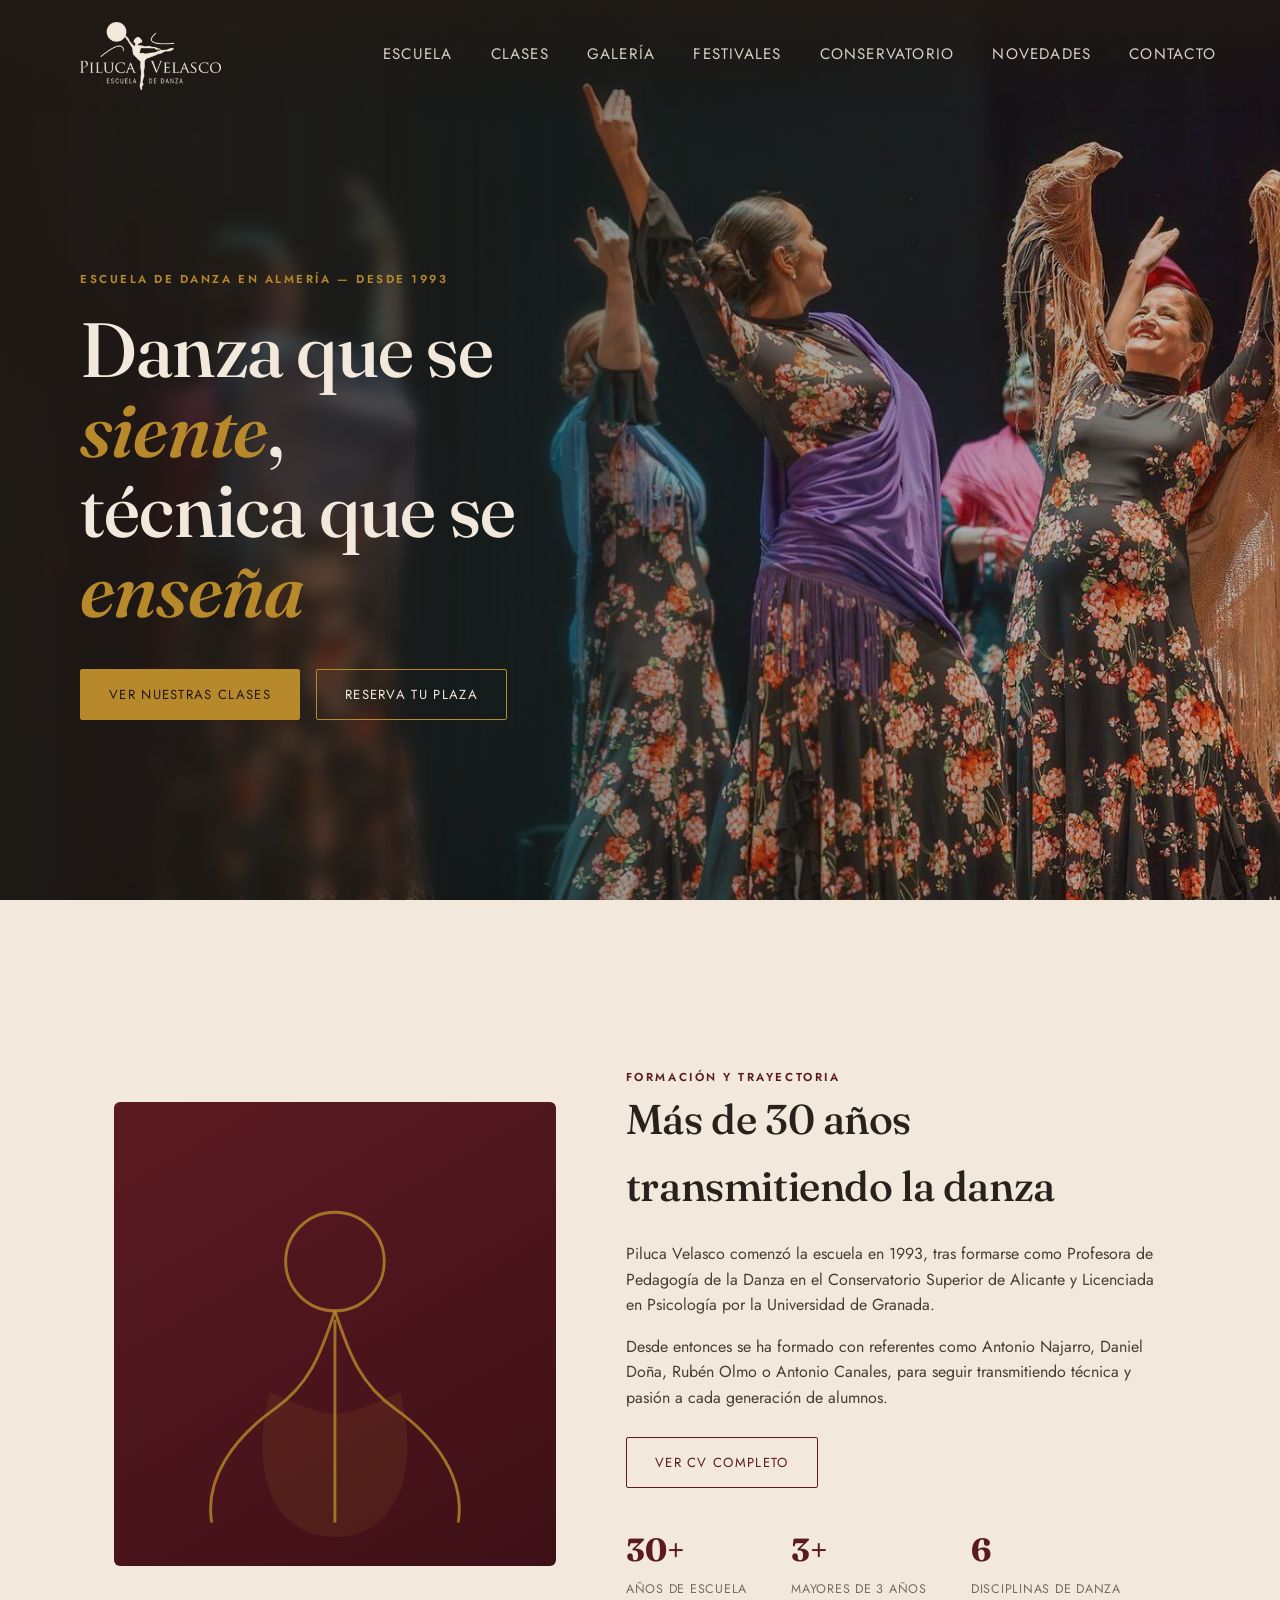
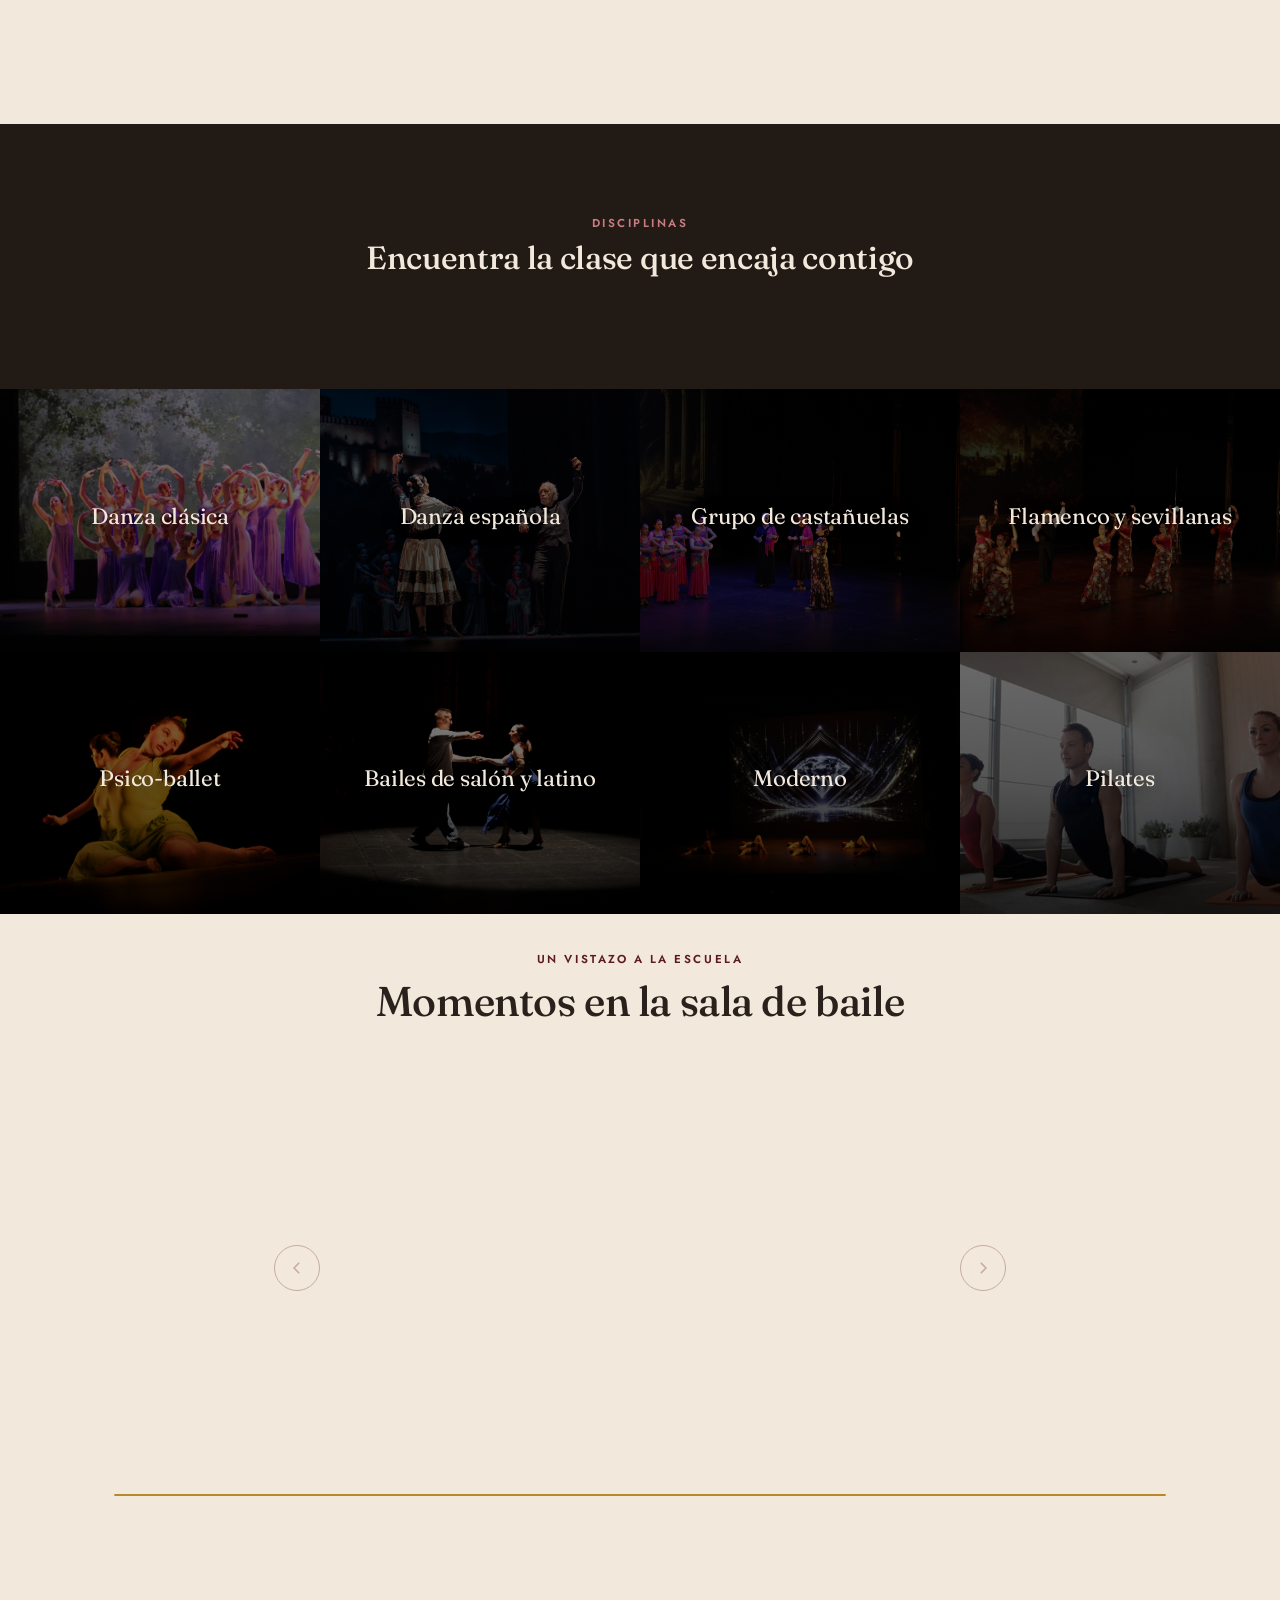
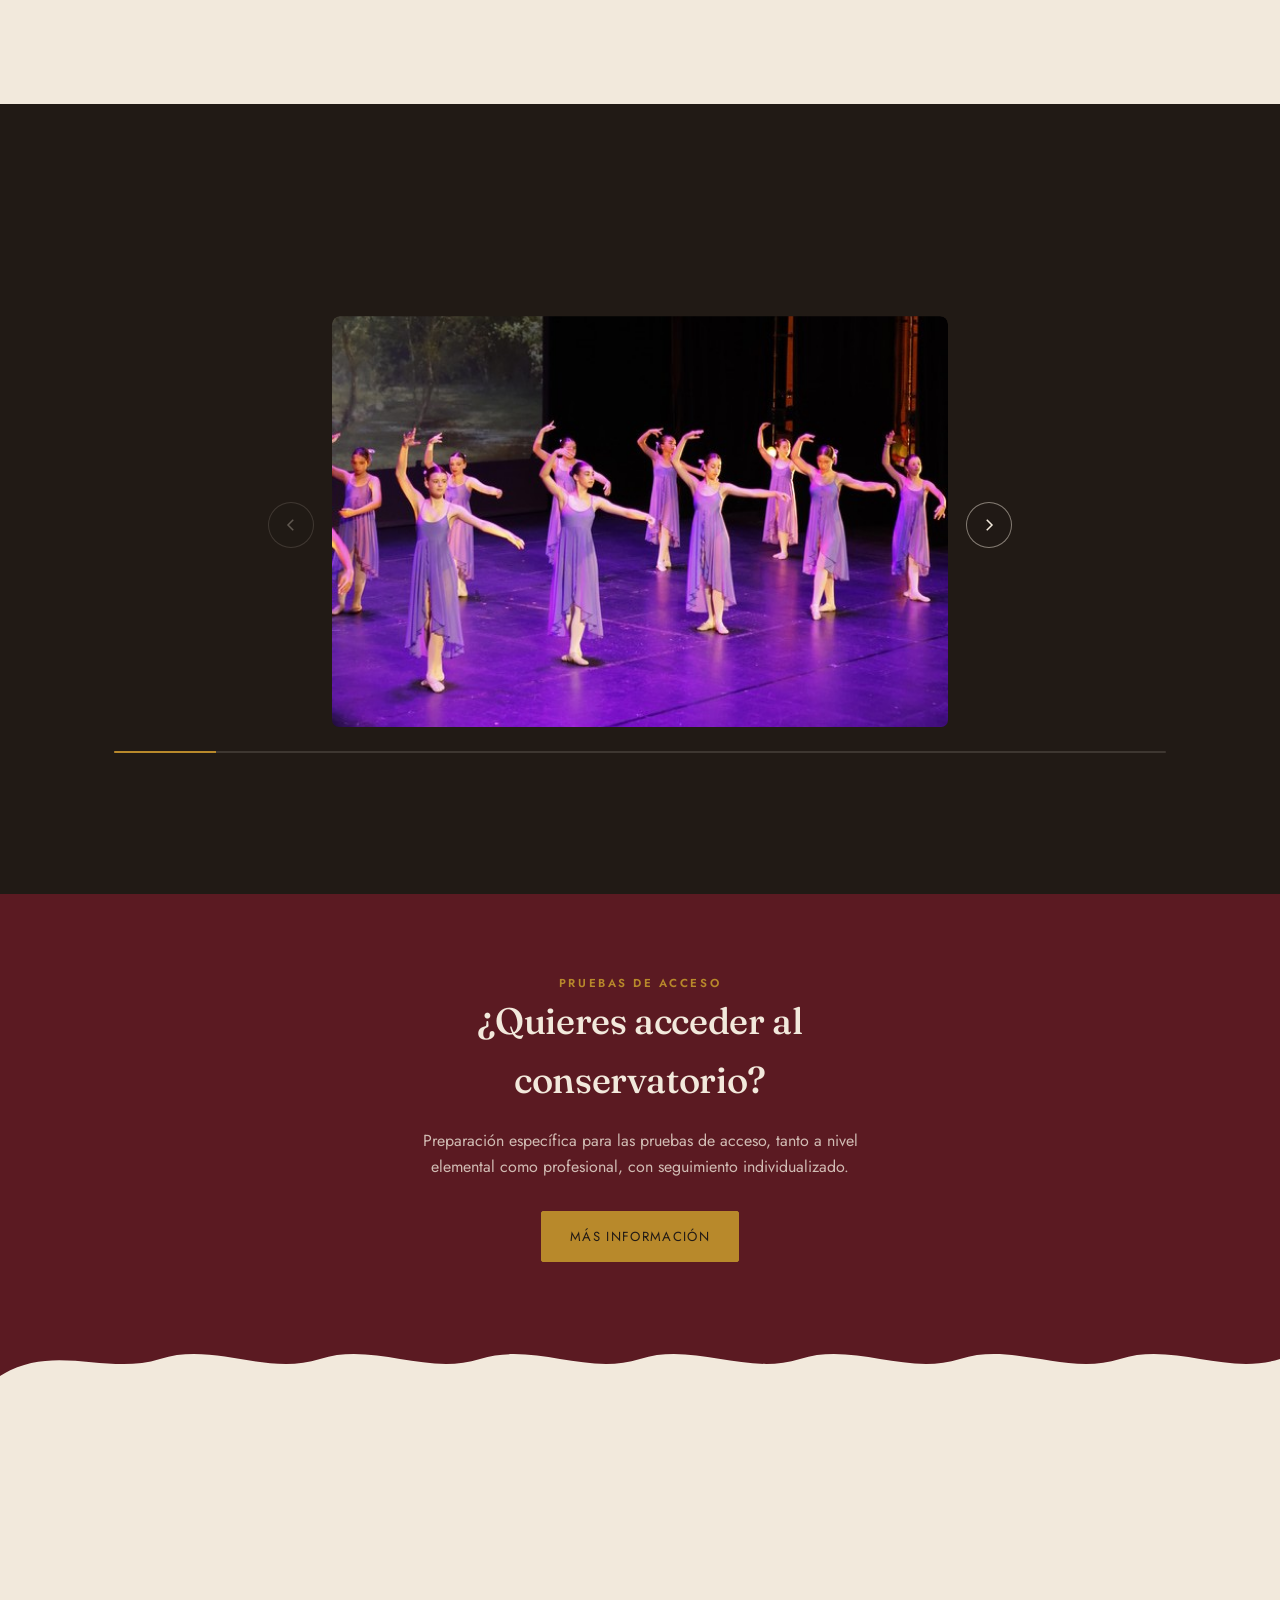
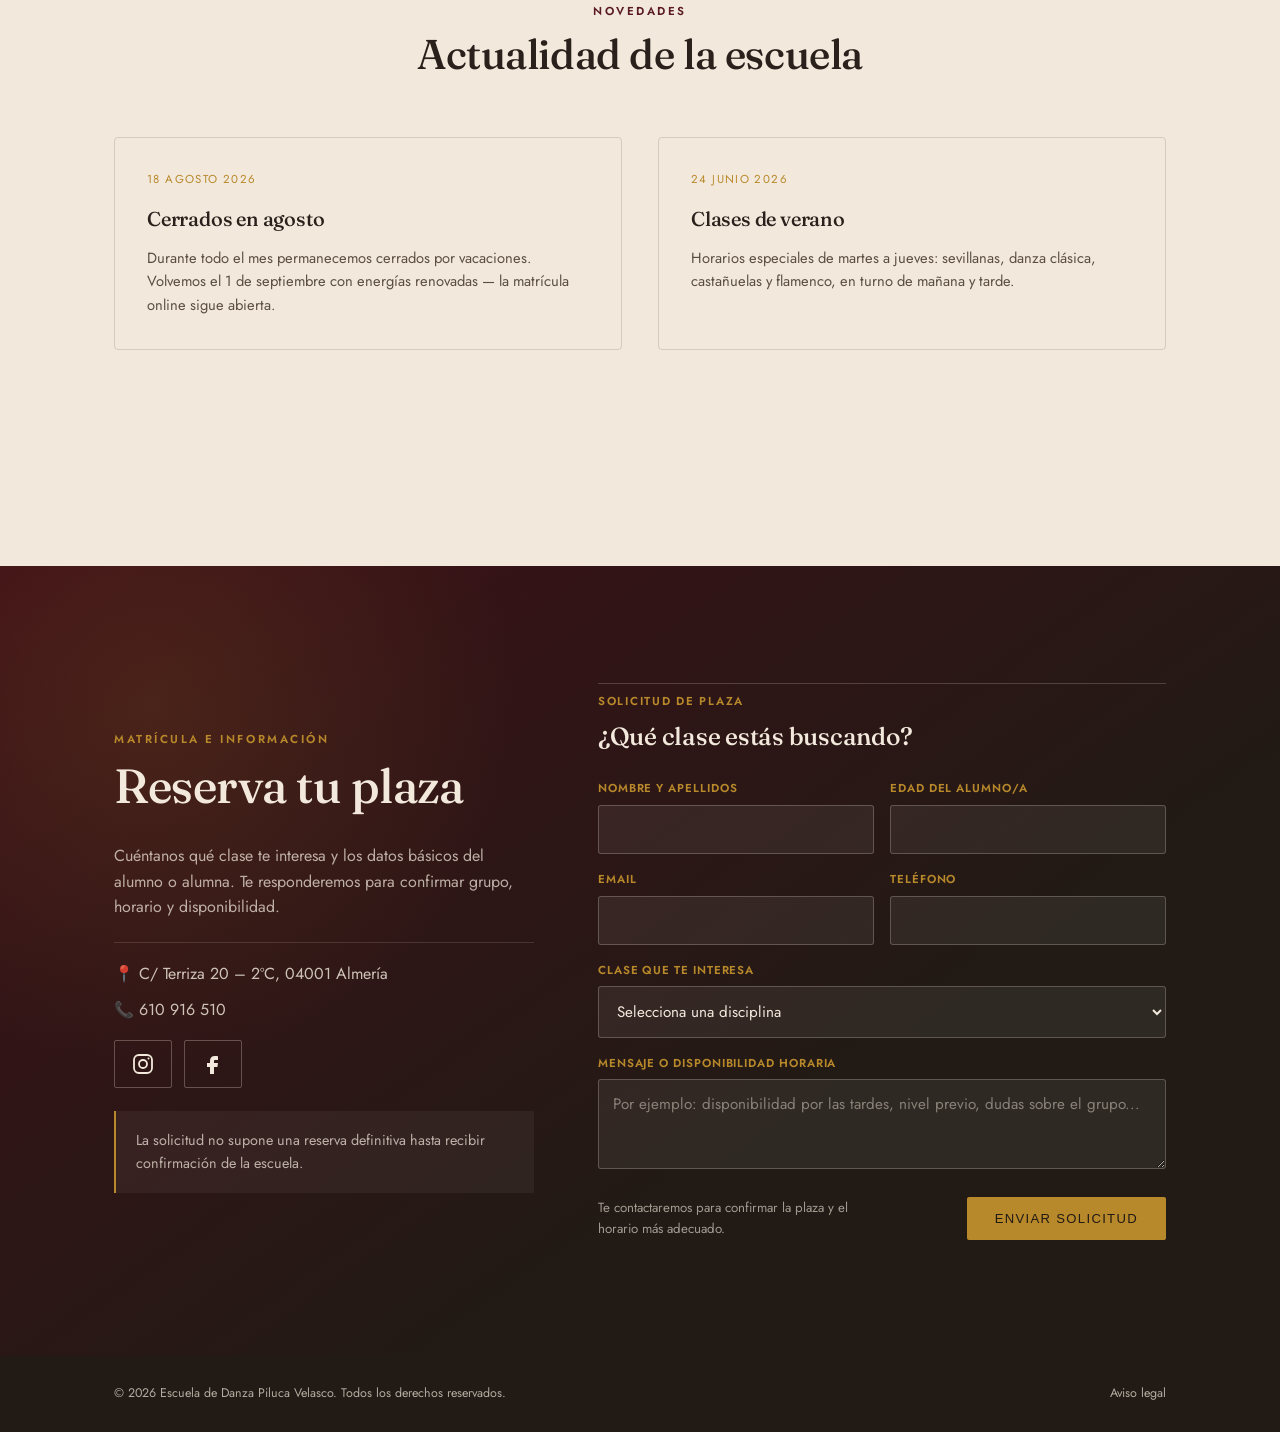
==== index.html @ fdca9b8c "Mover web a la raiz" ====
<!DOCTYPE html>
<html lang="es">
<head>
<meta charset="UTF-8">
<meta name="viewport" content="width=device-width, initial-scale=1.0">

<!-- Title y meta description optimizados para búsqueda local -->
<title>Escuela De Danza Piluca Velasco</title>
<meta name="description" content="Escuela de danza en Almería centro con más de 30 años de experiencia. Clases de danza clásica, danza española, flamenco, sevillanas y psico-ballet para niños y adultos. Preparación para conservatorio. Matrícula abierta.">
<link rel="canonical" href="https://pilucavelasco.com/">
<meta name="robots" content="index, follow, max-image-preview:large">

<!-- Open Graph / redes sociales -->
<meta property="og:type" content="website">
<meta property="og:title" content="Escuela de Danza en Almería — Piluca Velasco">
<meta property="og:description" content="Clases de danza clásica, española, flamenco y psico-ballet en Almería para todas las edades. Más de 30 años formando bailarines.">
<meta property="og:url" content="https://pilucavelasco.com/">
<meta property="og:image" content="https://pilucavelasco.com/wp-content/uploads/og-escuela-danza-almeria.jpg">
<meta property="og:locale" content="es_ES">
<meta name="twitter:card" content="summary_large_image">

<!-- SEO local -->
<meta name="geo.region" content="ES-AL">
<meta name="geo.placename" content="Almería">

<link rel="preconnect" href="https://fonts.googleapis.com">
<link rel="preconnect" href="https://fonts.gstatic.com" crossorigin>
<link href="https://fonts.googleapis.com/css2?family=Fraunces:ital,opsz,wght@0,9..144,300;0,9..144,500;0,9..144,600;1,9..144,500;1,9..144,600&family=Jost:wght@300;400;500;600&display=swap" rel="stylesheet">

<!-- Datos estructurados: negocio local tipo escuela de danza -->
<script type="application/ld+json">
{
  "@context": "https://schema.org",
  "@type": "DanceSchool",
  "name": "Escuela de Danza Piluca Velasco",
  "image": "https://pilucavelasco.com/wp-content/uploads/og-escuela-danza-almeria.jpg",
  "url": "https://pilucavelasco.com/",
  "telephone": "+34610916510",
  "priceRange": "€€",
  "address": {
    "@type": "PostalAddress",
    "streetAddress": "C/ Terriza 20, 2ºC",
    "addressLocality": "Almería",
    "postalCode": "04001",
    "addressRegion": "Almería",
    "addressCountry": "ES"
  },
  "geo": {
    "@type": "GeoCoordinates",
    "latitude": 36.8381,
    "longitude": -2.4597
  },
  "sameAs": [
    "https://www.instagram.com/danzapilucavelasco/",
    "https://es-la.facebook.com/Escuela-de-Danza-Piluca-Velasco-1104480159685175/"
  ],
  "founder": {
    "@type": "Person",
    "name": "Piluca Velasco"
  },
  "foundingDate": "1993",
  "areaServed": "Almería",
  "hasOfferCatalog": {
    "@type": "OfferCatalog",
    "name": "Clases de danza",
    "itemListElement": [
      { "@type": "Offer", "itemOffered": { "@type": "Course", "name": "Danza clásica" } },
      { "@type": "Offer", "itemOffered": { "@type": "Course", "name": "Danza española" } },
      { "@type": "Offer", "itemOffered": { "@type": "Course", "name": "Grupo de castañuelas" } },
      { "@type": "Offer", "itemOffered": { "@type": "Course", "name": "Flamenco y sevillanas" } },
      { "@type": "Offer", "itemOffered": { "@type": "Course", "name": "Psico-ballet" } },
      { "@type": "Offer", "itemOffered": { "@type": "Course", "name": "Bailes de salón y latino" } },
      { "@type": "Offer", "itemOffered": { "@type": "Course", "name": "Pilates" } }
    ]
  }
}
</script>
<link rel="stylesheet" href="css/styles.css">
</head>
<body class="splash-active">

<div class="intro-splash" id="introSplash" aria-hidden="true">
  <div class="intro-splash-reveal"></div>
  <div class="intro-splash-logo"></div>
</div>

<header id="site-header">
  <a class="brand" href="#inicio" aria-label="Ir al inicio">
    <img src="img/logo-ivory.png" alt="Escuela de Danza Piluca Velasco">
  </a>
  <nav id="siteNav">
    <a href="#escuela">Escuela</a>
    <a href="#clases">Clases</a>
    <a href="#galeria">Galería</a>
    <a href="#festivales">Festivales</a>
    <a href="#conservatorio">Conservatorio</a>
    <a href="#actualidad">Novedades</a>
    <a href="#contacto">Contacto</a>
  </nav>
  <button class="nav-toggle" id="navToggle" aria-label="Abrir menú" aria-expanded="false" aria-controls="siteNav">
    <span></span><span></span><span></span>
  </button>
</header>

<!-- HERO -->
<section class="hero" id="inicio">
  <div class="wrap">
    <div class="hero-eyebrow eyebrow">Escuela de danza en Almería — desde 1993</div>
    <h1 class="reveal in">Danza que <br class="mobile-break">se <em>siente</em>,<br>técnica que <br class="mobile-break">se <em>enseña</em></h1>
    <div class="hero-ctas">
      <a href="#clases" class="btn btn-solid">Ver nuestras clases</a>
      <a href="#contacto" class="btn btn-ghost">Reserva tu plaza</a>
    </div>
  </div>
</section>
<div class="ruffle ruffle-ivory-on-wine">
  <svg viewBox="0 0 1200 34" preserveAspectRatio="none" xmlns="http://www.w3.org/2000/svg">
    <path d="M0,0 C50,34 100,0 150,17 C200,34 250,0 300,17 C350,34 400,0 450,17 C500,34 550,0 600,17 C650,34 700,0 750,17 C800,34 850,0 900,17 C950,34 1000,0 1050,17 C1100,34 1150,0 1200,17 L1200,34 L0,34 Z"/>
  </svg>
</div>

<!-- ESCUELA -->
<section class="escuela" id="escuela">
  <div class="wrap escuela-grid">
    <div class="escuela-media reveal">
      <div class="medallion">
        <svg viewBox="0 0 300 320" xmlns="http://www.w3.org/2000/svg">
          <circle cx="150" cy="110" r="34" fill="none" stroke="#B8892B" stroke-width="2" opacity="0.8"/>
          <path d="M150 144 C140 175 132 195 108 212 C80 232 60 260 65 290" fill="none" stroke="#B8892B" stroke-width="2" opacity="0.8"/>
          <path d="M150 144 C160 175 168 195 192 212 C220 232 240 260 235 290" fill="none" stroke="#B8892B" stroke-width="2" opacity="0.8"/>
          <path d="M150 150 C150 190 150 230 150 290" fill="none" stroke="#B8892B" stroke-width="2" opacity="0.8"/>
          <path d="M105 200 C150 220 150 220 195 200 C210 260 190 300 150 300 C110 300 90 260 105 200 Z" fill="#B8892B" opacity="0.1"/>
        </svg>
      </div>
    </div>
    <div class="escuela-heading reveal">
      <div class="eyebrow" style="color:var(--wine)">Formación y trayectoria</div>
      <h2>Más de 30 años transmitiendo la danza</h2>
    </div>
    <div class="escuela-copy reveal">
      <p>Piluca Velasco comenzó la escuela en 1993, tras formarse como Profesora de Pedagogía de la Danza en el Conservatorio Superior de Alicante y Licenciada en Psicología por la Universidad de Granada.</p>
      <p>Desde entonces se ha formado con referentes como Antonio Najarro, Daniel Doña, Rubén Olmo o Antonio Canales, para seguir transmitiendo técnica y pasión a cada generación de alumnos.</p>
      <a href="cv.html" class="btn btn-ghost" style="border-color:var(--wine); color:var(--wine); margin-top:10px; background:transparent;">Ver CV completo</a>
      <div class="stat-row">
        <div class="stat"><b>30+</b><span>años de escuela</span></div>
        <div class="stat"><b>3+</b><span>mayores de 3 años</span></div>
        <div class="stat"><b>6</b><span>disciplinas de danza</span></div>
      </div>
    </div>
  </div>
</section>


<!-- CLASES -->
<section class="clases" id="clases">
  <div class="wrap">
    <div class="eyebrow reveal">Disciplinas</div>
    <h2 class="reveal"><span class="clases-title-desktop">Encuentra la clase que encaja contigo</span><span class="clases-title-mobile">Clases</span></h2>

    <div class="clases-grid">
      <article class="clase-card reveal" style="background-image:url('img/Clases/danza-clasica.jpeg')">
        <div class="clase-card-inner">
          <span class="clase-kicker">Técnica y repertorio</span>
          <h3>Danza clásica</h3>
          <p class="clase-desc">Ballet, musicalidad y técnica desde iniciación hasta niveles avanzados.</p>
          <div class="clase-hover">
            <div class="clase-actions"><a href="#contacto">Inscripciones y horarios</a></div>
          </div>
        </div>
      </article>

      <article class="clase-card reveal" style="background-image:url('img/Clases/danza-espanola.jpg'); --card-position:center 58%;">
        <div class="clase-card-inner">
          <span class="clase-kicker">Tradición española</span>
          <h3>Danza española</h3>
          <p class="clase-desc">Escuela bolera, danza estilizada y folklore.</p>
          <div class="clase-hover">
            <div class="clase-actions"><a href="#contacto">Inscripciones y horarios</a></div>
          </div>
        </div>
      </article>

      <article class="clase-card reveal" style="background-image:url('img/Clases/castanuelas.jpg'); --card-position:center 76%;">
        <div class="clase-card-inner">
          <span class="clase-kicker">Ritmo y precisión</span>
          <h3>Grupo de castañuelas</h3>
          <p class="clase-desc">Técnica, ritmo y repertorio como complemento a la danza española.</p>
          <div class="clase-hover">
            <div class="clase-actions"><a href="#contacto">Inscripciones y horarios</a></div>
          </div>
        </div>
      </article>

      <article class="clase-card reveal" style="background-image:url('img/Clases/flamenco-sevillanas.jpg'); --card-position:center 70%;">
        <div class="clase-card-inner">
          <span class="clase-kicker">Compás y carácter</span>
          <h3>Flamenco y sevillanas</h3>
          <p class="clase-desc">Compás, braceo, taconeo y disfrute desde iniciación.</p>
          <div class="clase-hover">
            <div class="clase-actions"><a href="#contacto">Inscripciones y horarios</a></div>
          </div>
        </div>
      </article>

      <article class="clase-card reveal" style="background-image:url('img/Clases/psico-ballet.jpg'); --card-position:center 75%;">
        <div class="clase-card-inner">
          <span class="clase-kicker">Danza inclusiva</span>
          <h3>Psico-ballet</h3>
          <p class="clase-desc">Danza adaptada para alumnado con necesidades educativas especiales.</p>
          <div class="clase-hover">
            <div class="clase-actions"><a href="#contacto">Inscripciones y horarios</a></div>
          </div>
        </div>
      </article>

      <article class="clase-card reveal" style="background-image:url('img/Clases/bailes-salon.jpg'); --card-position:center 76%;">
        <div class="clase-card-inner">
          <span class="clase-kicker">En pareja</span>
          <h3>Bailes de salón y latino</h3>
          <p class="clase-desc">Ritmo, coordinación y disfrute para aprender a bailar en cualquier ocasión.</p>
          <div class="clase-hover">
            <div class="clase-actions"><a href="#contacto">Inscripciones y horarios</a></div>
          </div>
        </div>
      </article>

      <article class="clase-card reveal" style="background-image:url('img/Clases/moderno.jpg'); --card-position:center 72%;">
        <div class="clase-card-inner">
          <span class="clase-kicker">Expresión y movimiento</span>
          <h3>Moderno</h3>
          <p class="clase-desc">Coreografía, coordinación y expresión corporal a través de estilos actuales.</p>
          <div class="clase-hover">
            <div class="clase-actions"><a href="#contacto">Inscripciones y horarios</a></div>
          </div>
        </div>
      </article>

      <article class="clase-card reveal" style="background-image:url('img/Clases/pilates.jpg')">
        <div class="clase-card-inner">
          <span class="clase-kicker">Fuerza y control</span>
          <h3>Pilates</h3>
          <p class="clase-desc">Trabajo de fuerza, control postural y respiración.</p>
          <div class="clase-hover">
            <div class="clase-actions"><a href="#contacto">Inscripciones y horarios</a></div>
          </div>
        </div>
      </article>
    </div>
  </div>
</section>

<!-- GALERÍA -->
<section class="galeria" id="galeria">
  <div class="wrap">
    <div class="galeria-head">
      <div>
        <div class="eyebrow reveal" style="color:var(--wine)">Un vistazo a la escuela</div>
        <h2 class="reveal">Momentos en la sala de baile</h2>
      </div>
    </div>
  </div>

  <div class="track-wrap">
    <div class="galeria-nav">
      <button type="button" id="galPrev" aria-label="Foto anterior">
        <svg width="18" height="18" viewBox="0 0 24 24" fill="none" stroke="currentColor" stroke-width="2"><path d="M15 5 L8 12 L15 19"/></svg>
      </button>
      <button type="button" id="galNext" aria-label="Foto siguiente">
        <svg width="18" height="18" viewBox="0 0 24 24" fill="none" stroke="currentColor" stroke-width="2"><path d="M9 5 L16 12 L9 19"/></svg>
      </button>
    </div>
    <div class="track" id="galTrack">
      <div class="slide reveal">
        <span>Próximamente</span>
      </div>
    </div>
  </div>

  <div class="wrap">
    <div class="progress-track"><div class="progress-bar" id="galProgress"></div></div>
  </div>
</section>

<!-- FESTIVALES -->
<section class="festivales" id="festivales">
  <div class="wrap">
    <div class="festival-head">
      <div>
        <div class="eyebrow reveal">Sobre el escenario</div>
        <h2 class="reveal">Festivales de danza de la escuela</h2>
        <p class="lead reveal">Cada curso llevamos a nuestras alumnas y alumnos a festivales y galas de danza, donde muestran en directo el trabajo de todo el año.</p>
      </div>
    </div>
    <div class="festival-track-wrap">
      <div class="festival-nav" aria-label="Navegación de festivales">
        <button type="button" id="festPrev" aria-label="Foto anterior">
          <svg width="18" height="18" viewBox="0 0 24 24" fill="none" stroke="currentColor" stroke-width="2"><path d="M15 5 L8 12 L15 19"/></svg>
        </button>
        <button type="button" id="festNext" aria-label="Foto siguiente">
          <svg width="18" height="18" viewBox="0 0 24 24" fill="none" stroke="currentColor" stroke-width="2"><path d="M9 5 L16 12 L9 19"/></svg>
        </button>
      </div>
      <div class="festival-track" id="festTrack">
      <figure class="festival-slide reveal zoomable" data-image="img/Festivales/_X1A4464.jpg" tabindex="0" role="button" aria-label="Ampliar foto del festival de danza">
        <img src="img/Festivales/_X1A4464.jpg" alt="Actuación de la escuela en el festival de danza">
      </figure>
      <figure class="festival-slide reveal zoomable" data-image="img/Festivales/_X1A4482.jpg" tabindex="0" role="button" aria-label="Ampliar foto del festival de danza">
        <img src="img/Festivales/_X1A4482.jpg" alt="Alumnado de la escuela actuando en el festival de danza">
      </figure>
      <figure class="festival-slide reveal zoomable" data-image="img/Festivales/_X1A4511.jpg" tabindex="0" role="button" aria-label="Ampliar foto del festival de danza">
        <img src="img/Festivales/_X1A4511.jpg" alt="Coreografía de la escuela sobre el escenario">
      </figure>
      <figure class="festival-slide reveal zoomable" data-image="img/Festivales/_X1A4724.jpg" tabindex="0" role="button" aria-label="Ampliar foto del festival de danza">
        <img src="img/Festivales/_X1A4724.jpg" alt="Actuación de danza de la escuela en el festival">
      </figure>
      <figure class="festival-slide reveal zoomable" data-image="img/Festivales/_X1A4974.jpg" tabindex="0" role="button" aria-label="Ampliar foto del festival de danza">
        <img src="img/Festivales/_X1A4974.jpg" alt="Momento de una actuación de la escuela">
      </figure>
      <figure class="festival-slide reveal zoomable" data-image="img/Festivales/_X1A5118.jpg" tabindex="0" role="button" aria-label="Ampliar foto del festival de danza">
        <img src="img/Festivales/_X1A5118.jpg" alt="Alumnado bailando sobre el escenario del festival">
      </figure>
      <figure class="festival-slide reveal zoomable" data-image="img/Festivales/_X1A5144.jpg" tabindex="0" role="button" aria-label="Ampliar foto del festival de danza">
        <img src="img/Festivales/_X1A5144.jpg" alt="Coreografía presentada en el festival de la escuela">
      </figure>
      <figure class="festival-slide reveal zoomable" data-image="img/Festivales/_X1A5224.jpg" tabindex="0" role="button" aria-label="Ampliar foto del festival de danza">
        <img src="img/Festivales/_X1A5224.jpg" alt="Actuación del festival anual de danza">
      </figure>
      <figure class="festival-slide reveal zoomable" data-image="img/Festivales/_X1A5344.jpg" tabindex="0" role="button" aria-label="Ampliar foto del festival de danza">
        <img src="img/Festivales/_X1A5344.jpg" alt="Baile del alumnado durante el festival">
      </figure>
      <figure class="festival-slide reveal zoomable" data-image="img/Festivales/_X1A5353.jpg" tabindex="0" role="button" aria-label="Ampliar foto del festival de danza">
        <img src="img/Festivales/_X1A5353.jpg" alt="Final de una actuación del festival de danza">
      </figure>
      </div>
    </div>
    <div class="festival-progress"><div class="festival-progress-bar" id="festProgress"></div></div>
  </div>
</section>

<!-- CONSERVATORIO -->
<section class="conserv" id="conservatorio">
  <div class="wrap">
    <div class="eyebrow reveal" style="color:var(--gold)">Pruebas de acceso</div>
    <h2 class="reveal">¿Quieres acceder al conservatorio?</h2>
    <p class="reveal">Preparación específica para las pruebas de acceso, tanto a nivel elemental como profesional, con seguimiento individualizado.</p>
    <a href="#contacto" class="btn btn-solid reveal">Más información</a>
  </div>
</section>
<div class="ruffle ruffle-wine-on-ivory" style="transform:scaleY(-1);">
  <svg viewBox="0 0 1200 34" preserveAspectRatio="none" xmlns="http://www.w3.org/2000/svg">
    <path d="M0,0 C50,34 100,0 150,17 C200,34 250,0 300,17 C350,34 400,0 450,17 C500,34 550,0 600,17 C650,34 700,0 750,17 C800,34 850,0 900,17 C950,34 1000,0 1050,17 C1100,34 1150,0 1200,17 L1200,34 L0,34 Z"/>
  </svg>
</div>

<!-- ACTUALIDAD -->
<section class="actualidad" id="actualidad">
  <div class="wrap">
    <div class="eyebrow reveal" style="color:var(--wine)">Novedades</div>
    <h2 class="reveal">Actualidad de la escuela</h2>
    <div class="news-grid">
      <div class="news-card reveal">
        <time class="news-date" datetime="2026-08-18">18 agosto 2026</time>
        <h3>Cerrados en agosto</h3>
        <p>Durante todo el mes permanecemos cerrados por vacaciones. Volvemos el 1 de septiembre con energías renovadas — la matrícula online sigue abierta.</p>
      </div>
      <div class="news-card reveal">
        <time class="news-date" datetime="2026-06-24">24 junio 2026</time>
        <h3>Clases de verano</h3>
        <p>Horarios especiales de martes a jueves: sevillanas, danza clásica, castañuelas y flamenco, en turno de mañana y tarde.</p>
      </div>
    </div>
  </div>
</section>

<!-- CONTACTO -->
<section class="contacto-section" id="contacto">
  <div class="wrap contacto-grid">
    <div class="reveal">
      <div class="eyebrow" style="color:var(--gold)">Matrícula e información</div>
      <h2>Reserva tu plaza</h2>
      <p class="lead">Cuéntanos qué clase te interesa y los datos básicos del alumno o alumna. Te responderemos para confirmar grupo, horario y disponibilidad.</p>
      <div class="contacto-info">
        <p>📍 C/ Terriza 20 – 2ºC, 04001 Almería</p>
        <p>📞 <a href="tel:+34610916510">610 916 510</a></p>
      </div>
      <div class="contacto-socials" aria-label="Redes sociales de la escuela">
        <a href="https://www.instagram.com/danzapilucavelasco/" target="_blank" rel="noopener noreferrer" aria-label="Instagram de la escuela">
          <svg aria-hidden="true" viewBox="0 0 24 24"><rect x="3" y="3" width="18" height="18" rx="5"/><circle cx="12" cy="12" r="4"/><circle class="social-dot" cx="17.5" cy="6.5" r="1"/></svg>
        </a>
        <a href="https://es-la.facebook.com/Escuela-de-Danza-Piluca-Velasco-1104480159685175/" target="_blank" rel="noopener noreferrer" aria-label="Facebook de la escuela">
          <svg aria-hidden="true" viewBox="0 0 24 24"><path d="M14 8h3V4.2c-.7-.1-1.9-.2-3.3-.2C10.9 4 9 5.7 9 8.8V11H6v4h3v7h4v-7h3.4l.6-4h-4V9.2C13 8.4 13.3 8 14 8Z"/></svg>
        </a>
      </div>
      <div class="reserva-note">La solicitud no supone una reserva definitiva hasta recibir confirmación de la escuela.</div>
    </div>

    <div class="form-card reveal">
      <div class="form-card-head">
        <span>Solicitud de plaza</span>
        <h3>¿Qué clase estás buscando?</h3>
      </div>
      <form class="pv-form" name="contacto" method="POST" data-netlify="true" netlify-honeypot="pv_website" action="/gracias.html">
        <input type="hidden" name="form-name" value="contacto">
        <p class="hp"><label>No rellenar: <input name="pv_website"></label></p>

        <div>
          <label for="pv_nombre">Nombre y apellidos</label>
          <input type="text" id="pv_nombre" name="nombre" autocomplete="name" required>
        </div>
        <div>
          <label for="pv_edad">Edad del alumno/a</label>
          <input type="number" id="pv_edad" name="edad" min="2" max="99" inputmode="numeric">
        </div>
        <div>
          <label for="pv_email">Email</label>
          <input type="email" id="pv_email" name="email" autocomplete="email" required>
        </div>
        <div>
          <label for="pv_telefono">Teléfono</label>
          <input type="tel" id="pv_telefono" name="telefono" autocomplete="tel">
        </div>
        <div class="full">
          <label for="pv_disciplina">Clase que te interesa</label>
          <select id="pv_disciplina" name="disciplina" required>
            <option value="" selected disabled>Selecciona una disciplina</option>
            <option>Danza clásica</option>
            <option>Danza española</option>
            <option>Grupo de castañuelas</option>
            <option>Flamenco y sevillanas</option>
            <option>Psico-ballet</option>
            <option>Bailes de salón y latino</option>
            <option>Moderno</option>
            <option>Pilates</option>
            <option>Preparación conservatorio</option>
          </select>
        </div>
        <div class="full">
          <label for="pv_mensaje">Mensaje o disponibilidad horaria</label>
          <textarea id="pv_mensaje" name="mensaje" placeholder="Por ejemplo: disponibilidad por las tardes, nivel previo, dudas sobre el grupo..."></textarea>
        </div>
        <div class="form-submit">
          <small>Te contactaremos para confirmar la plaza y el horario más adecuado.</small>
          <button type="submit" class="btn btn-solid" style="border:none;">Enviar solicitud</button>
        </div>
      </form>
    </div>
  </div>
</section>

<!-- FOOTER -->
<footer>
  <div class="wrap">
    <div class="bottom-bar">
      <span>© 2026 Escuela de Danza Piluca Velasco. Todos los derechos reservados.</span>
      <span>Aviso legal</span>
    </div>
  </div>
</footer>

<script src="js/main.js"></script>
</body>
</html>
---- css/styles.css ----
:root{
    --wine:#5B1A22;
    --wine-deep:#3E1017;
    --floor:#211A15;
    --ivory:#F2E9DC;
    --gold:#B8892B;
    --rose:#C97B84;
    --ink:#2A211C;
  }
  *{box-sizing:border-box;margin:0;padding:0;}
  html{scroll-behavior:smooth;}
body{
    background:var(--ivory);
    color:var(--ink);
    font-family:'Jost',sans-serif;
    font-weight:400;
    line-height:1.6;
    overflow-x:hidden;
  }
  body.splash-active{ overflow:hidden; }
  body.splash-active > header,
  body.splash-active > section,
  body.splash-active > .ruffle,
  body.splash-active > footer{
    transform:scale(1.02);
    opacity:.82;
    transition:transform 1.05s cubic-bezier(.2,.7,.2,1),opacity 1.05s ease;
    will-change:transform,opacity;
  }
  body.splash-active.splash-revealing > header,
  body.splash-active.splash-revealing > section,
  body.splash-active.splash-revealing > .ruffle,
  body.splash-active.splash-revealing > footer{
    transform:scale(1);
    opacity:1;
  }
  .intro-splash{
    position:fixed;
    inset:0;
    z-index:1000;
    display:grid;
    place-items:center;
    background:transparent;
    overflow:hidden;
    cursor:pointer;
    animation:intro-splash-out 3.2s cubic-bezier(.7,0,.2,1) forwards;
  }
  .intro-splash.intro-debug{ cursor:ns-resize; animation:none; }
  .intro-splash.intro-debug::after{
    content:'Rueda: avanzar / retroceder';
    position:absolute;
    left:50%;
    bottom:24px;
    z-index:4;
    transform:translateX(-50%);
    color:rgba(255,255,255,.7);
    font-size:.7rem;
    letter-spacing:.12em;
    text-transform:uppercase;
    white-space:nowrap;
  }
  .intro-splash-reveal{
    position:absolute;
    left:calc(50% - min(13.34vw,125.95px));
    top:calc(50% - min(9.8vw,89px));
    z-index:1;
    width:0;
    height:0;
    border-radius:50%;
    transform:translate(-50%,-50%);
    box-shadow:0 0 0 200vmax #050505;
    contain:layout style;
    will-change:width,height;
    animation:intro-page-reveal 3.2s cubic-bezier(.72,0,.18,1) forwards;
  }
  .intro-splash-reveal::after{
    content:'';
    position:absolute;
    inset:0;
    border:1px solid currentColor;
    border-radius:50%;
    color:#fff;
    box-shadow:
      0 0 8px currentColor,
      0 0 22px color-mix(in srgb,currentColor 68%,transparent),
      0 0 52px color-mix(in srgb,currentColor 38%,transparent),
      0 0 90px color-mix(in srgb,currentColor 16%,transparent);
    opacity:0;
    animation:intro-sun-glow 3.2s ease forwards;
  }
  .intro-splash-logo{
    position:relative;
    z-index:2;
    width:min(58vw,520px);
    aspect-ratio:415/200;
    background:#fff;
    -webkit-mask:url('../img/logo-ivory.png') center/contain no-repeat;
    mask:url('../img/logo-ivory.png') center/contain no-repeat;
    filter:drop-shadow(0 0 18px rgba(255,255,255,.14));
    will-change:transform,opacity;
    animation:intro-logo-zoom 3.2s cubic-bezier(.72,0,.18,1) forwards;
  }
  @keyframes intro-logo-zoom{
    0%{ transform:scale(.72); opacity:0; }
    18%{ transform:scale(1); opacity:1; }
    42%{ transform:scale(1); opacity:1; }
    68%,100%{ transform:scale(1); opacity:0; }
  }
  @keyframes intro-page-reveal{
    0%,41.9%{ width:0; height:0; }
    42%{ width:90px; height:90px; }
    50%{ width:120px; height:120px; }
    100%{ width:180vmax; height:180vmax; }
  }
  @keyframes intro-sun-glow{
    0%,35%{ opacity:0; color:#fff; }
    43%{ opacity:1; color:#fff; }
    53%{ opacity:.9; color:var(--gold); }
    100%{ opacity:.9; color:var(--gold); }
  }
  @keyframes intro-splash-out{
    0%,94%{ opacity:1; }
    100%{ opacity:0; visibility:hidden; }
  }
  @media (prefers-reduced-motion:reduce){
    body.splash-active{ overflow:auto; }
    body.splash-active > header,
    body.splash-active > section,
    body.splash-active > .ruffle,
    body.splash-active > footer{ transform:none; opacity:1; transition:none; }
    .intro-splash{ display:none; animation:none; }
    .intro-splash-reveal{ animation:none; }
    .intro-splash-reveal::after{ animation:none; }
    .intro-splash-logo{ animation:none; }
  }
  h1,h2,h3{
    font-family:'Fraunces',serif;
    font-weight:500;
    letter-spacing:-0.01em;
  }
  a{color:inherit;text-decoration:none;}
  img,svg{display:block;max-width:100%;}
  img{ user-select:none; -webkit-user-drag:none; -webkit-touch-callout:none; }
  .eyebrow{
    font-size:0.72rem;
    letter-spacing:0.22em;
    text-transform:uppercase;
    color:var(--gold);
    font-weight:600;
  }
  .wrap{
    max-width:1180px;
    margin:0 auto;
    padding:0 clamp(20px, 6vw, 64px);
    width:100%;
  }
  :focus-visible{ outline:2px solid var(--gold); outline-offset:3px; }
  section[id]{ scroll-margin-top:110px; min-height:calc(100svh - 110px); }

  /* ---------- HEADER ---------- */
  header{
    position:fixed; top:0; left:0; right:0; z-index:50;
    padding:22px clamp(20px, 6vw, 64px) 22px 80px;
    display:flex; align-items:center; justify-content:space-between;
    background:linear-gradient(to bottom, rgba(33,26,21,0.75), transparent);
    transition:background .3s ease;
  }
  header.scrolled{ background:var(--floor); }
  .brand{
    display:flex; align-items:center;
  }
  .brand img{ display:block; height:68px; width:auto; }
  nav{ display:flex; gap:38px; }
  nav a{
    color:var(--ivory);
    font-size:0.95rem;
    letter-spacing:0.08em;
    text-transform:uppercase;
    opacity:0.88;
    position:relative;
    padding-bottom:4px;
  }
  nav a::after{
    content:'';
    position:absolute; left:0; bottom:0;
    width:0; height:1px; background:var(--gold);
    transition:width .25s ease;
  }
  nav a:hover::after{ width:100%; }
  nav a.active{
    color:var(--gold);
    opacity:1;
  }
  nav a.active::after{ width:100%; }
  .nav-toggle{
    display:none;
    width:38px; height:38px;
    border:none; background:transparent;
    cursor:pointer;
    flex-direction:column; justify-content:center; gap:6px;
  }
  .nav-toggle span{
    display:block; width:100%; height:2px; background:var(--ivory);
    transition:transform .25s ease, opacity .25s ease;
  }
  .nav-toggle.open span:nth-child(1){ transform:translateY(8px) rotate(45deg); }
  .nav-toggle.open span:nth-child(2){ opacity:0; }
  .nav-toggle.open span:nth-child(3){ transform:translateY(-8px) rotate(-45deg); }

  /* ---------- HERO ---------- */
  .hero{
    position:relative;
    height:100vh;
    height:100dvh;
    min-height:100vh;
    min-height:100dvh;
    display:flex; align-items:center;
    background-color:var(--floor);
    background-image:
      linear-gradient(100deg, rgba(33,26,21,0.82) 0%, rgba(33,26,21,0.46) 48%, rgba(59,16,23,0.18) 100%),
      url('../img/hero.jpg');
    background-repeat:no-repeat;
    background-size:cover, max(125%, 1780px) auto;
    background-position:center, 8% 32%;
    overflow:hidden;
  }
  .hero::before{
    content:'';
    position:absolute; inset:0 auto 0 0; width:min(50%, 720px); z-index:1;
    background:linear-gradient(90deg, rgba(33,26,21,.48) 0%, rgba(33,26,21,.27) 60%, transparent 100%);
    backdrop-filter:blur(9px); -webkit-backdrop-filter:blur(9px);
    -webkit-mask-image:linear-gradient(90deg,#000 0%,#000 60%,transparent 100%);
    mask-image:linear-gradient(90deg,#000 0%,#000 60%,transparent 100%);
    pointer-events:none;
  }
  .hero .wrap{
    position:relative;
    z-index:2;
    max-width:none;
    padding-top:90px;
    padding-left:80px;
  }
  .hero-eyebrow{ color:var(--gold); margin-bottom:22px; }
  .hero h1{
    color:var(--ivory);
    font-size:clamp(2.6rem, 6vw, 5rem);
    font-weight:500;
    max-width:11ch;
    line-height:1.04;
  }
  .hero h1 em{
    font-style:italic;
    font-weight:600;
    color:var(--gold);
  }
  .mobile-break{ display:none; }
  .hero p{
    color:rgba(242,233,220,0.78);
    max-width:42ch;
    margin-top:26px;
    font-size:1.05rem;
  }
  .hero-ctas{ display:flex; gap:16px; margin-top:40px; flex-wrap:wrap; }
  .btn{
    display:inline-flex; align-items:center; gap:10px;
    padding:14px 28px;
    font-size:0.82rem;
    letter-spacing:0.1em;
    text-transform:uppercase;
    border-radius:2px;
    transition:transform .25s ease, background .25s ease, color .25s ease;
    cursor:pointer;
    border:1px solid var(--gold);
  }
  .btn-solid{ background:var(--gold); color:var(--floor); }
  .btn-solid:hover{ transform:translateY(-2px); background:#cf9c3a; }
  .btn-ghost{ color:var(--ivory); }
  .btn-ghost:hover{ background:rgba(184,137,43,0.14); transform:translateY(-2px); }

  /* ---------- RUFFLE DIVIDER (signature element) ---------- */
  .ruffle{
    display:block; width:100%; height:34px;
    line-height:0;
  }
  .ruffle svg{ width:100%; height:100%; }
  .ruffle-ivory-on-wine path{ fill:var(--ivory); }
  .ruffle-wine-on-ivory path{ fill:var(--wine); }
  .ruffle-gold-on-floor path{ fill:var(--floor); }

  /* ---------- INTRO / ESCUELA ---------- */
  .escuela{ background:var(--ivory); padding:100px 0 90px; display:flex; align-items:center; }
  .escuela-grid{
    display:grid; grid-template-columns:0.9fr 1.1fr; column-gap:70px; align-items:center;
  }
  .escuela-media{ grid-column:1; grid-row:1 / span 2; }
  .escuela-heading{ grid-column:2; grid-row:1; align-self:end; }
  .escuela-copy{ grid-column:2; grid-row:2; align-self:start; }
  .medallion{
    width:100%; aspect-ratio:1/1.05;
    border-radius:6px;
    background:linear-gradient(150deg, var(--wine) 0%, var(--wine-deep) 100%);
    position:relative; overflow:hidden;
  }
  .medallion svg{ position:absolute; inset:0; width:100%; height:100%; }
  .escuela h2{ font-size:clamp(1.9rem,3.4vw,2.6rem); margin-bottom:22px; }
  .escuela p{ max-width:56ch; color:#4a3d34; margin-bottom:16px; }
  .stat-row{ display:flex; gap:44px; margin-top:36px; }
  .stat b{ display:block; font-family:'Fraunces',serif; font-size:2rem; color:var(--wine); }
  .stat span{ font-size:0.78rem; letter-spacing:0.06em; text-transform:uppercase; color:#7a6b5e; }

  /* ---------- FESTIVALES ---------- */
  .festivales{ background:var(--floor); padding:36px 0; color:var(--ivory); overflow:hidden; }
  .festivales > .wrap{ width:100%; margin-left:auto; margin-right:auto; }
  .festivales .eyebrow{ color:var(--rose); }
  .festivales h2{ color:var(--ivory); font-size:clamp(1rem,3.4vw,2.6rem); max-width:none; margin:0 auto 16px; white-space:nowrap; }
  .festivales p.lead{ color:rgba(242,233,220,0.72); max-width:52ch; margin:0 auto; }
  .festival-head{ display:flex; flex-direction:column; align-items:center; gap:24px; margin-bottom:24px; text-align:center; }
  .festival-track-wrap{ position:relative; max-width:760px; margin:0 auto; padding:0 72px; }
  .festival-nav{ position:absolute; inset:0; z-index:3; pointer-events:none; }
  .festival-nav button:first-child{ position:absolute; left:8px; top:50%; transform:translateY(-50%); }
  .festival-nav button:last-child{ position:absolute; right:8px; top:50%; transform:translateY(-50%); }
  .festival-nav button{
    width:46px; height:46px; border-radius:50%; border:1px solid rgba(242,233,220,.48);
    background:rgba(33,26,21,.62); color:var(--ivory); cursor:pointer; display:flex; align-items:center; justify-content:center; pointer-events:auto;
    transition:background .25s ease, color .25s ease, border-color .25s ease;
  }
  .festival-nav button:hover{ background:var(--gold); color:var(--floor); border-color:var(--gold); }
  .festival-nav button:disabled{ opacity:.3; cursor:default; }
  .festival-track{
    display:flex; gap:22px; overflow-x:auto; scroll-snap-type:x mandatory; scroll-behavior:smooth;
    scrollbar-width:none; cursor:grab; padding-bottom:8px; -webkit-overflow-scrolling:touch;
    border-radius:8px; clip-path:inset(0 round 8px);
  }
  .festival-track::-webkit-scrollbar{ display:none; }
  .festival-track.dragging{ cursor:grabbing; scroll-behavior:auto; }
  .festival-slide{
    flex:0 0 100%; aspect-ratio:3/2; position:relative; overflow:hidden;
    border-radius:7px; scroll-snap-align:start; background:var(--wine-deep); cursor:default;
  }
  .festival-slide.reveal,
  .festival-slide.reveal.in{ opacity:1; transform:none; transition:none; }
  .festival-slide img{ width:100%; height:100%; object-fit:cover; object-position:center; user-select:none; -webkit-user-drag:none; -webkit-touch-callout:none; }
  .festival-progress{ height:2px; background:rgba(242,233,220,.14); margin-top:16px; overflow:hidden; border-radius:2px; }
  .festival-progress-bar{ height:100%; width:30%; background:var(--gold); transform-origin:left; }

  /* ---------- CLASES ---------- */
  .clases{ background:var(--floor); padding:72px 0 0; color:var(--ivory); }
  .clases .wrap{ max-width:none; padding:0; }
  .clases .eyebrow{ color:var(--rose); }
  .clases > .wrap > .eyebrow,
  .clases > .wrap > h2{ margin-left:80px; margin-right:80px; text-align:center; }
  .clases h2{ color:var(--ivory); font-size:clamp(1rem,3.4vw,2.6rem); max-width:none; margin-bottom:32px; white-space:nowrap; }
  .clases-title-mobile{ display:none; }
  .clases-grid{
    display:grid;
    grid-template-columns:repeat(4,minmax(0,1fr));
    gap:0;
    background:transparent;
  }
  .clase-card{
    position:relative;
    min-height:0;
    aspect-ratio:5 / 3;
    overflow:hidden;
    border-radius:0;
    background-color:var(--wine-deep);
    background-image:var(--card-image);
    background-size:cover;
    background-position:var(--card-position,center);
    background-repeat:no-repeat;
    border:0;
    cursor:default;
  }
  .clase-card{ cursor:default; }
  .clase-card::before{
    display:none;
  }
  .clase-card::after{
    content:'';
    position:absolute; inset:0;
    background:linear-gradient(to top, rgba(0,0,0,.82) 0%, rgba(0,0,0,.58) 52%, rgba(0,0,0,.48) 100%);
    z-index:0;
    transition:background .35s ease;
  }
  .clase-card:hover::after{ background:linear-gradient(to top, rgba(36,13,16,.98) 0%, rgba(55,16,23,.72) 70%, rgba(33,26,21,.32) 100%); }
  .clase-card-inner{
    position:absolute; inset:0;
    z-index:1;
    display:flex; flex-direction:column; justify-content:center; align-items:center;
    padding:24px;
    text-align:center;
  }
  .clase-kicker{ display:none; }
  .clase-card h3{ font-size:clamp(1.65rem,2.2vw,2.25rem); color:var(--ivory); margin:0 0 7px; font-weight:400; text-shadow:0 2px 18px rgba(0,0,0,.65); }
  .clase-card .clase-desc{
    font-size:.94rem; color:rgba(242,233,220,.82); max-width:42ch;
    max-height:0; opacity:0; overflow:hidden; transform:translateY(10px); margin:0;
    transition:max-height .4s ease, opacity .3s ease, transform .4s ease, margin .4s ease;
  }
  .clase-hover{
    max-height:0;
    opacity:0;
    overflow:hidden;
    transform:translateY(12px);
    transition:max-height .42s ease, opacity .32s ease, transform .42s ease, margin .42s ease;
  }
  .clase-card:hover .clase-hover,
  .clase-card:focus-within .clase-hover{
    max-height:90px;
    opacity:1;
    transform:translateY(0);
    margin-top:18px;
  }
  .clase-card:hover .clase-desc,
  .clase-card:focus-within .clase-desc{
    max-height:80px; opacity:1; transform:translateY(0); margin-top:4px;
  }
  .clase-actions{ display:flex; justify-content:center; gap:10px; flex-wrap:wrap; margin-top:14px; }
  .clase-actions a{
    display:inline-flex; align-items:center; justify-content:center;
    min-height:40px; width:auto; min-width:190px; padding:9px 16px;
    border:1px solid rgba(242,233,220,.45);
    border-radius:2px;
    font-size:.72rem; letter-spacing:.08em; text-transform:uppercase;
    transition:background .2s ease, border-color .2s ease, color .2s ease;
  }
  .clase-actions a:first-child{ background:var(--gold); border-color:var(--gold); color:var(--floor); }
  .clase-actions a:hover{ border-color:var(--gold); }


  /* ---------- GALERÍA ---------- */
  .galeria{ background:var(--ivory); padding:36px 0; overflow:hidden; }
  .galeria > .wrap{ width:100%; margin-left:auto; margin-right:auto; }
  .galeria-head{
    display:flex; flex-direction:column; align-items:center;
    margin-bottom:24px; gap:20px; flex-wrap:wrap;
    text-align:center;
  }
  .galeria h2{ font-size:clamp(1rem,3.4vw,2.6rem); max-width:none; margin-left:auto; margin-right:auto; white-space:nowrap; }
  .galeria-nav{ position:absolute; inset:0; z-index:3; pointer-events:none; }
  .galeria-nav button:first-child{ position:absolute; left:14px; top:50%; transform:translateY(-50%); }
  .galeria-nav button:last-child{ position:absolute; right:14px; top:50%; transform:translateY(-50%); }
  .galeria-nav button{
    width:46px; height:46px; border-radius:50%;
    border:1px solid var(--wine); background:transparent; color:var(--wine);
    cursor:pointer; display:flex; align-items:center; justify-content:center; pointer-events:auto;
    transition:background .25s ease, color .25s ease, transform .2s ease;
  }
  .galeria-nav button:hover{ background:var(--wine); color:var(--ivory); }
  .galeria-nav button:active{ transform:translateY(-50%) scale(0.94); }
  .galeria-nav button:disabled{ opacity:0.3; cursor:default; }
  .galeria-nav button:disabled:hover{ background:transparent; color:var(--wine); }

  .track-wrap{ position:relative; max-width:760px; margin:0 auto; padding:0 72px; }
  .track{
    display:flex; gap:20px;
    overflow-x:auto;
    border-radius:8px;
    clip-path:inset(0 round 8px);
    scroll-snap-type:x mandatory;
    scroll-behavior:smooth;
    padding-bottom:8px;
    cursor:grab;
    -webkit-overflow-scrolling:touch;
    scrollbar-width:none;
  }
  .track::-webkit-scrollbar{ display:none; }
  .track.dragging{ cursor:grabbing; scroll-behavior:auto; }
  .track.dragging .slide{ pointer-events:none; }

  .slide{
    flex:0 0 100%;
    scroll-snap-align:start;
    border-radius:7px;
    overflow:hidden;
    position:relative;
    background:var(--wine-deep);
    aspect-ratio:3/2;
    display:flex;
    align-items:center;
    justify-content:center;
    color:var(--ivory);
    font-family:'Fraunces',serif;
    font-size:clamp(1.4rem,3vw,2rem);
  }

  .progress-track{
    height:2px; background:rgba(42,33,28,0.14); margin-top:16px; border-radius:2px; overflow:hidden;
  }
  .progress-bar{
    height:100%; width:22%; background:var(--gold); border-radius:2px;
    transition:transform .25s ease, width .25s ease;
    transform-origin:left;
  }




  section.conserv{
    background:var(--wine);
    position:relative;
    min-height:auto;
    padding:80px 0;
    text-align:center;
    display:flex;
    align-items:center;
  }
  .conserv h2{ color:var(--ivory); font-size:clamp(1.7rem,3vw,2.3rem); max-width:22ch; margin:0 auto 18px; }
  .conserv p{ color:rgba(242,233,220,0.78); max-width:48ch; margin:0 auto 32px; }

  /* ---------- ACTUALIDAD ---------- */
  .actualidad{ background:var(--ivory); padding:110px 0 100px; display:flex; align-items:center; }
  .actualidad > .wrap > .eyebrow,
  .actualidad > .wrap > h2{ text-align:center; }
  .actualidad h2{ font-size:clamp(1.9rem,3.4vw,2.6rem); margin-bottom:50px; }
  .news-grid{ display:grid; grid-template-columns:1fr 1fr; gap:36px; }
  .news-card{
    border:1px solid rgba(42,33,28,0.14);
    padding:32px;
    border-radius:4px;
    transition:border-color .25s ease, transform .25s ease;
  }
  .news-card:hover{ border-color:var(--gold); transform:translateY(-3px); }
  .news-date{ font-size:0.72rem; letter-spacing:0.12em; text-transform:uppercase; color:var(--gold); margin-bottom:14px; display:block; }
  .news-card h3{ font-size:1.25rem; margin-bottom:12px; font-weight:500; }
  .news-card p{ color:#5c4d42; font-size:0.92rem; }

  /* ---------- CONTACTO / FORMULARIO ---------- */
  .contacto-section{
    background:
      radial-gradient(circle at 12% 18%, rgba(184,137,43,.14), transparent 28%),
      linear-gradient(145deg,var(--wine-deep),var(--floor) 66%);
    padding:110px 0;
    color:var(--ivory);
    display:flex;
    align-items:center;
  }
  .contacto-grid{ display:grid; grid-template-columns:.85fr 1.15fr; gap:72px; align-items:start; }
  .contacto-grid h2{ color:var(--ivory); font-size:clamp(2rem,4vw,3rem); margin-bottom:18px; max-width:12ch; }
  .contacto-grid p.lead{ color:rgba(242,233,220,.72); margin-bottom:30px; max-width:42ch; }
  .contacto-info{ display:grid; gap:10px; padding-top:18px; border-top:1px solid rgba(242,233,220,.14); max-width:420px; }
  .contacto-info p{ margin:0; color:rgba(242,233,220,.82); }
  .contacto-socials{ display:flex; gap:12px; flex-wrap:wrap; margin-top:22px; }
  .contacto-socials a{
    display:inline-flex; align-items:center; gap:9px; padding:11px 16px;
    border:1px solid rgba(242,233,220,.28); border-radius:2px;
    color:var(--ivory); font-size:.78rem; letter-spacing:.08em; text-transform:uppercase;
    transition:background .25s ease, border-color .25s ease, transform .25s ease;
  }
  .contacto-socials a svg{ width:24px; height:24px; fill:none; stroke:currentColor; stroke-width:1.8; }
  .contacto-socials a svg path,
  .contacto-socials a .social-dot{ fill:currentColor; stroke:none; }
  .contacto-socials a:hover{ background:rgba(184,137,43,.14); border-color:var(--gold); transform:translateY(-2px); }
  .reserva-note{ margin-top:28px; padding:18px 20px; border-left:2px solid var(--gold); background:rgba(242,233,220,.05); color:rgba(242,233,220,.72); font-size:.9rem; }
  .form-card{ background:transparent; color:var(--ivory); border-radius:0; padding:8px 0 0; box-shadow:none; border-top:1px solid rgba(242,233,220,.2); }
  .form-card-head{ margin-bottom:25px; }
  .form-card-head span{ display:block; color:var(--gold); font-size:.72rem; letter-spacing:.15em; text-transform:uppercase; font-weight:600; margin-bottom:7px; }
  .form-card-head h3{ font-size:1.55rem; color:var(--ivory); }
  .pv-form{ display:grid; grid-template-columns:1fr 1fr; gap:17px; }
  .pv-form .full{ grid-column:1/-1; }
  .pv-form label{ font-size:.72rem; letter-spacing:.08em; text-transform:uppercase; color:var(--gold); margin-bottom:7px; display:block; font-weight:600; }
  .pv-form input, .pv-form textarea, .pv-form select{
    width:100%; background:rgba(242,233,220,.07); border:1px solid rgba(242,233,220,.24);
    border-radius:3px; padding:13px 14px; color:var(--ivory); font-family:'Jost',sans-serif; font-size:.95rem;
  }
  .pv-form input::placeholder, .pv-form textarea::placeholder{ color:rgba(242,233,220,.46); }
  .pv-form select option{ background:var(--floor); color:var(--ivory); }
  .pv-form input:focus, .pv-form textarea:focus, .pv-form select:focus{ outline:none; border-color:var(--gold); box-shadow:0 0 0 3px rgba(184,137,43,.10); }
  .pv-form textarea{ min-height:110px; resize:vertical; }
  .pv-form .hp{ position:absolute; left:-9999px; }
  .form-submit{ grid-column:1/-1; display:flex; align-items:center; justify-content:space-between; gap:16px; flex-wrap:wrap; margin-top:4px; }
  .form-submit small{ color:rgba(242,233,220,.62); max-width:34ch; }


  /* ---------- AMPLIACIÓN DE IMÁGENES ---------- */
  /* ---------- FOOTER ---------- */
  footer{ background:var(--floor); color:rgba(242,233,220,0.7); padding:28px 0; }
  .footer-grid{
    display:grid; grid-template-columns:1fr;
    padding-bottom:50px;
    border-bottom:1px solid rgba(242,233,220,0.14);
  }
  .footer-grid h4{
    color:var(--ivory); font-family:'Fraunces',serif; font-weight:500; font-size:1.05rem; margin-bottom:18px;
  }
  .footer-grid p, .footer-grid a{ font-size:0.9rem; display:block; margin-bottom:10px; color:rgba(242,233,220,0.68); }
  .footer-grid a:hover{ color:var(--gold); }
  .socials{ display:flex; gap:16px; margin-top:14px; }
  .socials a{ width:34px; height:34px; border:1px solid rgba(242,233,220,0.3); border-radius:50%; display:flex; align-items:center; justify-content:center; }
  .socials svg{ width:18px; height:18px; fill:none; stroke:currentColor; stroke-width:1.8; }
  .socials svg path,
  .socials .social-dot{ fill:currentColor; stroke:none; }
  .socials a:hover{ border-color:var(--gold); }
  .bottom-bar{ display:flex; justify-content:space-between; font-size:0.78rem; flex-wrap:wrap; gap:10px; }

  /* ---------- FADE-IN ON SCROLL ---------- */
  .reveal{ opacity:0; transform:translateY(18px); transition:opacity .7s ease, transform .7s ease; }
  .reveal.in{ opacity:1; transform:translateY(0); }

  /* ---------- RESPONSIVE ---------- */

  /* Pantallas grandes / fullscreen: algo más de aire, sin que se sienta apretado */
  @media (min-width:1600px){
    .wrap{ max-width:1320px; }
  }

  /* Portatiles con escalado de pantalla: conserva la composicion del escritorio grande */
  @media (min-width:1025px) and (max-width:1599px){
    .clase-card-inner{ padding-left:16px; padding-right:16px; }
    .clase-card h3{
      font-size:clamp(1.35rem,1.7vw,1.7rem);
      white-space:nowrap;
    }
  }

  /* Clases mantiene las mismas proporciones en cualquier escritorio */
  @media (min-width:1025px){
    section.clases{ height:calc(100svh - 110px); min-height:0; padding:40px 0 0; }
    .clases .wrap{
      height:100%;
      min-height:0;
      display:flex;
      flex-direction:column;
    }
    .clases > .wrap > .eyebrow{ margin-top:50px; }
    .clases > .wrap > .eyebrow,
    .clases > .wrap > h2{ margin-left:5.5vw; margin-right:5.5vw; }
    .clases h2{
      font-size:clamp(2rem,2.2vw,2.65rem);
      margin-bottom:32px;
    }
    .clases-grid{
      flex:0 0 70%;
      min-height:0;
      height:70%;
      margin-top:auto;
      grid-template-rows:repeat(2,minmax(0,1fr));
    }
    .clase-card{
      min-height:0;
      aspect-ratio:auto;
    }
    .clase-card-inner{ padding-left:1.1vw; padding-right:1.1vw; }
    .clase-card h3{
      font-size:clamp(1.4rem,1.65vw,2rem);
      white-space:nowrap;
    }

    .contacto-section{
      height:calc(100svh - 110px);
      min-height:0;
      padding:clamp(24px,4svh,40px) 0;
      overflow:hidden;
    }
    .contacto-grid{ align-items:center; gap:clamp(40px,5vw,72px); }
    .contacto-grid p.lead{ margin-bottom:clamp(16px,2.5svh,30px); }
    .contacto-socials{ margin-top:clamp(12px,2svh,22px); }
    .reserva-note{ margin-top:clamp(14px,2.5svh,28px); padding:clamp(12px,2svh,18px) 20px; }
    .form-card-head{ margin-bottom:clamp(14px,2.5svh,25px); }
    .pv-form{ gap:clamp(10px,1.8svh,17px); }
    .pv-form input,
    .pv-form textarea,
    .pv-form select{ padding:clamp(9px,1.4svh,13px) 14px; }
    .pv-form textarea{ min-height:clamp(72px,10svh,110px); }
  }

  /* Tablet y móvil: header con menú hamburguesa */
  @media (max-width:1024px){
    body.nav-open{ overflow:hidden; }
    header{
      min-height:78px;
      padding:10px 20px;
      background:linear-gradient(to bottom,rgba(33,26,21,.94),rgba(33,26,21,.55),transparent);
    }
    .brand img{ height:56px; }
    .clases > .wrap > .eyebrow,
    .clases > .wrap > h2{ margin-left:40px; margin-right:40px; }
    nav{
      position:fixed; top:0; right:0; bottom:0;
      width:min(78vw, 340px);
      background:var(--floor);
      display:flex; flex-direction:column; align-items:flex-start;
      gap:0; padding:110px 34px 40px;
      transform:translateX(100%);
      transition:transform .35s ease;
      box-shadow:-10px 0 40px rgba(0,0,0,0.25);
      z-index:52;
    }
    nav.open{ transform:translateX(0); }
    nav a{
      width:100%; padding:14px 0; font-size:0.95rem;
      border-bottom:1px solid rgba(242,233,220,0.1);
    }
    .nav-toggle{
      display:flex; position:relative; z-index:54; width:46px; height:46px;
      padding:10px; border-radius:50%; background:rgba(33,26,21,.46);
    }
    .clases-grid{ grid-template-columns:repeat(2,1fr); }
    .contacto-grid{ grid-template-columns:1fr; gap:44px; }
  }

  @media (max-width:860px){
    .escuela-grid{ grid-template-columns:1fr; gap:40px; }
    .escuela-heading{ grid-column:1; grid-row:1; }
    .escuela-media{ grid-column:1; grid-row:2; }
    .escuela-copy{ grid-column:1; grid-row:3; }
    .news-grid{ grid-template-columns:1fr; }
    .hero{ background-size:cover, auto 112%; background-position:center, 18% top; }
  }

  @media (max-width:700px){
    .footer-grid{ grid-template-columns:1fr; gap:34px; }
  }

  @media (max-width:600px){
    section[id]{ scroll-margin-top:70px; min-height:0; }
    .wrap{ padding-left:20px; padding-right:20px; }
    header{ min-height:70px; padding:8px 16px; }
    .brand img{ height:50px; }
    nav{ width:min(86vw,360px); padding:92px 28px 32px; }
    nav a{ min-height:50px; display:flex; align-items:center; font-size:.9rem; }
    .hero{ height:auto; min-height:0; background-size:cover,auto 100%; background-position:center,50% center; }
    .hero::before{ width:100%; background:linear-gradient(90deg,rgba(33,26,21,.8),rgba(33,26,21,.35)); }
    .hero .wrap{ padding:108px 20px 34px; }
    .hero-eyebrow{ max-width:29ch; margin-bottom:16px; font-size:.66rem; line-height:1.5; }
    .hero h1{ max-width:8ch; font-size:clamp(2.45rem,12vw,3.45rem); line-height:1.02; }
    .mobile-break{ display:block; }
    .hero-ctas{ margin-top:30px; gap:12px; }
    .hero-ctas .btn{ min-height:60px; }
    .escuela,.galeria,.actualidad{ padding-top:72px; padding-bottom:72px; }
    .escuela{ padding-top:22px; padding-bottom:46px; }
    .escuela-grid{ gap:24px; }
    .escuela-heading h2{ margin-bottom:0; }
    .medallion{ max-width:190px; margin:0 auto; }
    .stat-row{ display:grid; grid-template-columns:repeat(3,1fr); gap:10px; }
    .stat b{ font-size:1.65rem; }
    .stat span{ font-size:.68rem; line-height:1.35; }
    .clases{ padding:20px 0 0; }
    .clases > .wrap > .eyebrow{ display:none; }
    .clases-title-desktop{ display:none; }
    .clases-title-mobile{ display:inline; }
    .clases h2{ font-size:2.4rem; line-height:1.1; margin-bottom:22px; }
    .clases-grid{ grid-template-columns:1fr; }
    .clases > .wrap > .eyebrow,
    .clases > .wrap > h2{ margin-left:20px; margin-right:20px; }
    .clase-card{ min-height:235px; aspect-ratio:4/2.7; }
    .clase-card::after{ background:linear-gradient(to top,rgba(0,0,0,.7) 0%,rgba(0,0,0,.38) 55%,rgba(0,0,0,.24) 100%); }
    .clase-card-inner{ padding:24px 20px; }
    .clase-card h3{ white-space:normal; font-size:1.8rem; }
    .clase-card .clase-desc{ font-size:.92rem; }
    .clase-actions a{ min-height:44px; display:inline-flex; align-items:center; }
    .galeria-head{ margin-bottom:34px; }
    .festival-head{ margin-bottom:20px; }
    .galeria h2,.festivales h2{ white-space:normal; font-size:2rem; line-height:1.12; }
    .slide{ width:76vw; }
    .track-wrap,
    .festival-track-wrap{ padding-left:20px; padding-right:20px; }
    .track,.festival-track{ gap:14px; scroll-padding-inline:0; }
    .festival-slide{ min-width:100%; }
    .galeria-nav,.festival-nav{ display:none; }
    .galeria-nav button:first-child,
    .festival-nav button:first-child{ left:4px; }
    .galeria-nav button:last-child,
    .festival-nav button:last-child{ right:4px; }
    .pv-form{ grid-template-columns:1fr; }
    .pv-form .full, .form-submit{ grid-column:1; }
    .form-card{ padding:8px 0 0; }
    .stat-row{ gap:28px; flex-wrap:wrap; }
    .actualidad h2{ margin-bottom:30px; }
    .news-grid{ gap:16px; }
    .news-card{ padding:24px 20px; }
    .contacto-section{ padding:72px 0 44px; }
    .contacto-grid{ gap:42px; }
    .contacto-grid h2{ max-width:none; }
    .contacto-socials a{ flex:0 0 50px; width:50px; min-height:50px; padding:0; justify-content:center; border-radius:50%; }
    .pv-form{ gap:18px; }
    .pv-form input,.pv-form textarea,.pv-form select{ min-height:48px; font-size:16px; }
    .form-submit{ align-items:stretch; }
    .form-submit .btn{ width:100%; justify-content:center; min-height:50px; }
    footer{ padding:24px 0; }
  }

  @media (max-width:400px){
    .hero-ctas{ flex-direction:column; align-items:stretch; }
    .hero-ctas .btn{ justify-content:center; }
  }

  @media (hover:none){
    .hero::before{ width:78%; backdrop-filter:blur(6px); -webkit-backdrop-filter:blur(6px); }
    .clase-card:hover::after,
    .clase-card:active::after,
    .clase-card:focus-within::after{
      background:linear-gradient(to top,rgba(0,0,0,.7) 0%,rgba(0,0,0,.38) 55%,rgba(0,0,0,.24) 100%);
    }
    .clase-card.is-expanded::after{
      background:linear-gradient(to top,rgba(36,13,16,.98) 0%,rgba(55,16,23,.72) 70%,rgba(33,26,21,.32) 100%);
    }
    .clase-card .clase-desc,
    .clase-card:hover .clase-desc,
    .clase-card:active .clase-desc,
    .clase-card:focus-within .clase-desc{ max-height:0; opacity:0; transform:none; margin-top:0; }
    .clase-card .clase-hover,
    .clase-card:hover .clase-hover,
    .clase-card:active .clase-hover,
    .clase-card:focus-within .clase-hover{ max-height:0; opacity:0; transform:none; margin-top:0; }
    .clase-card.is-expanded .clase-desc{ max-height:80px; opacity:1; margin-top:4px; }
    .clase-card.is-expanded .clase-hover{ max-height:90px; opacity:1; margin-top:10px; }
  }
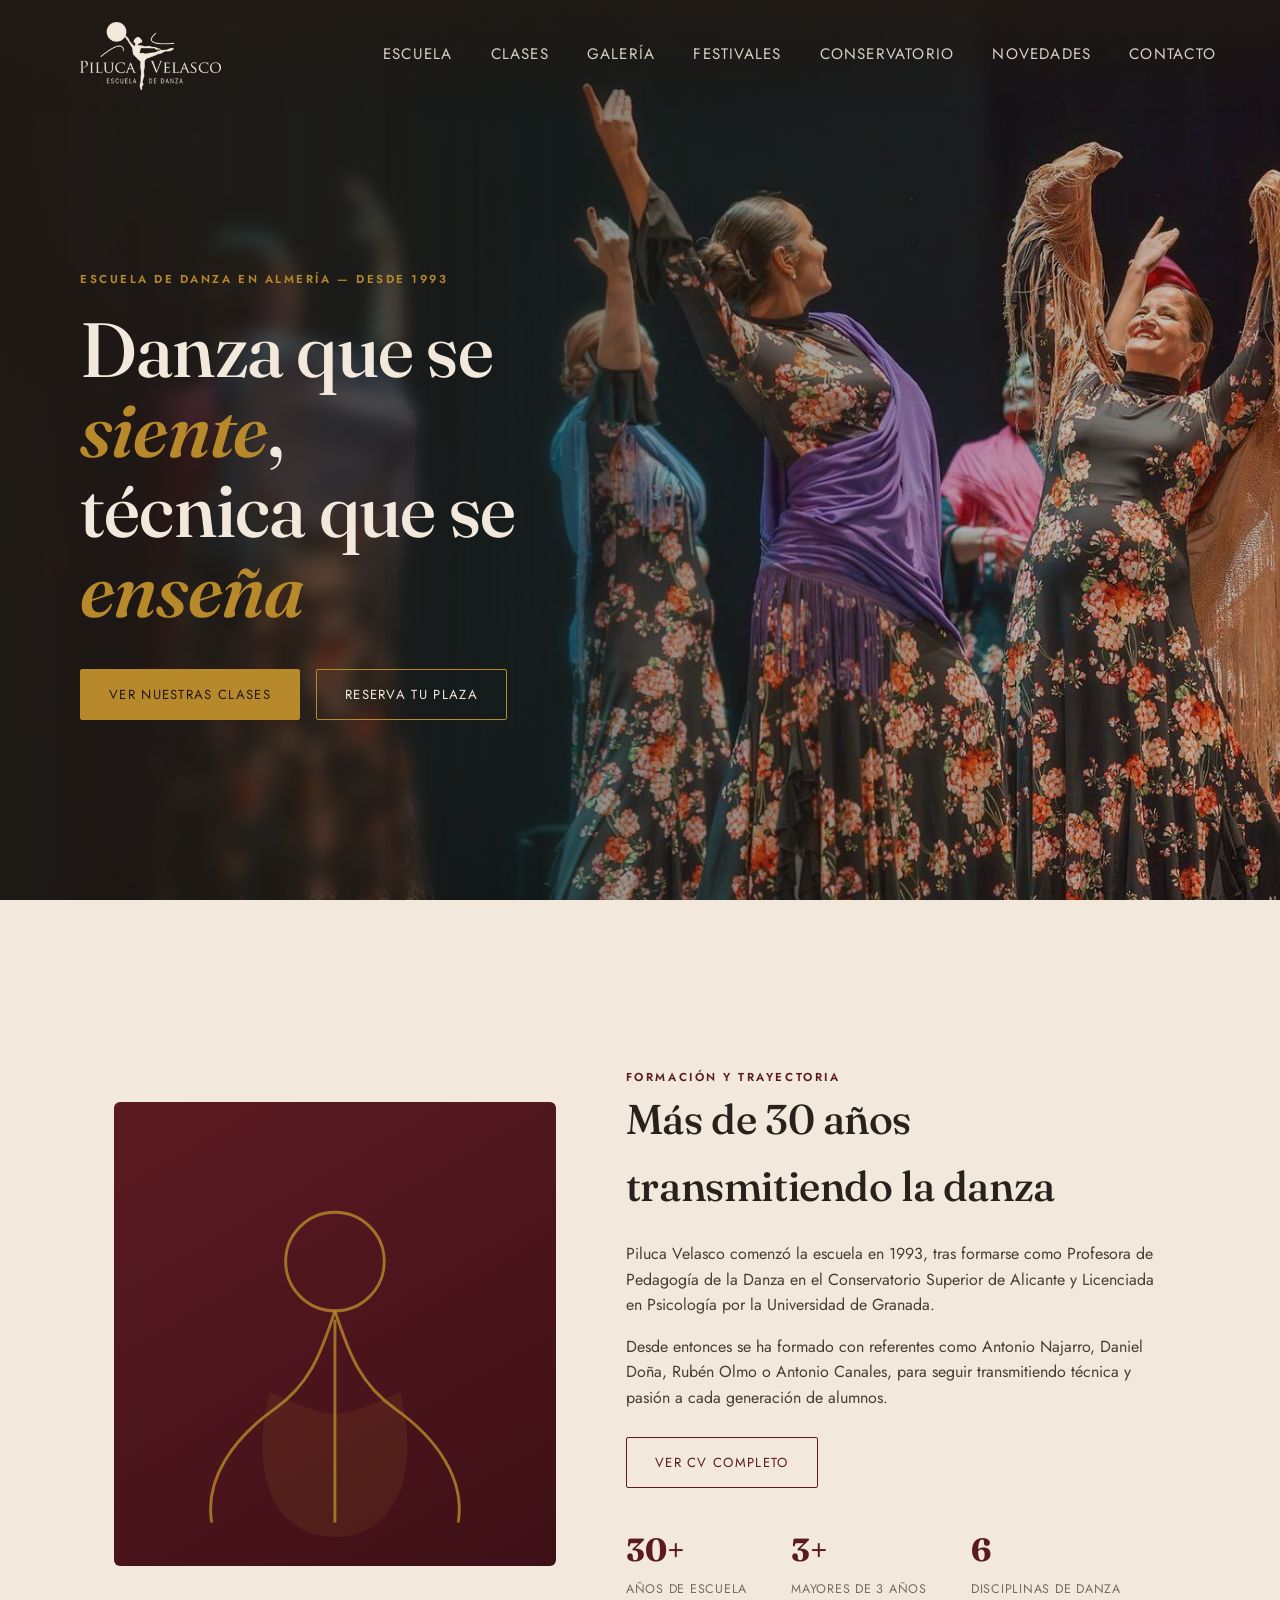
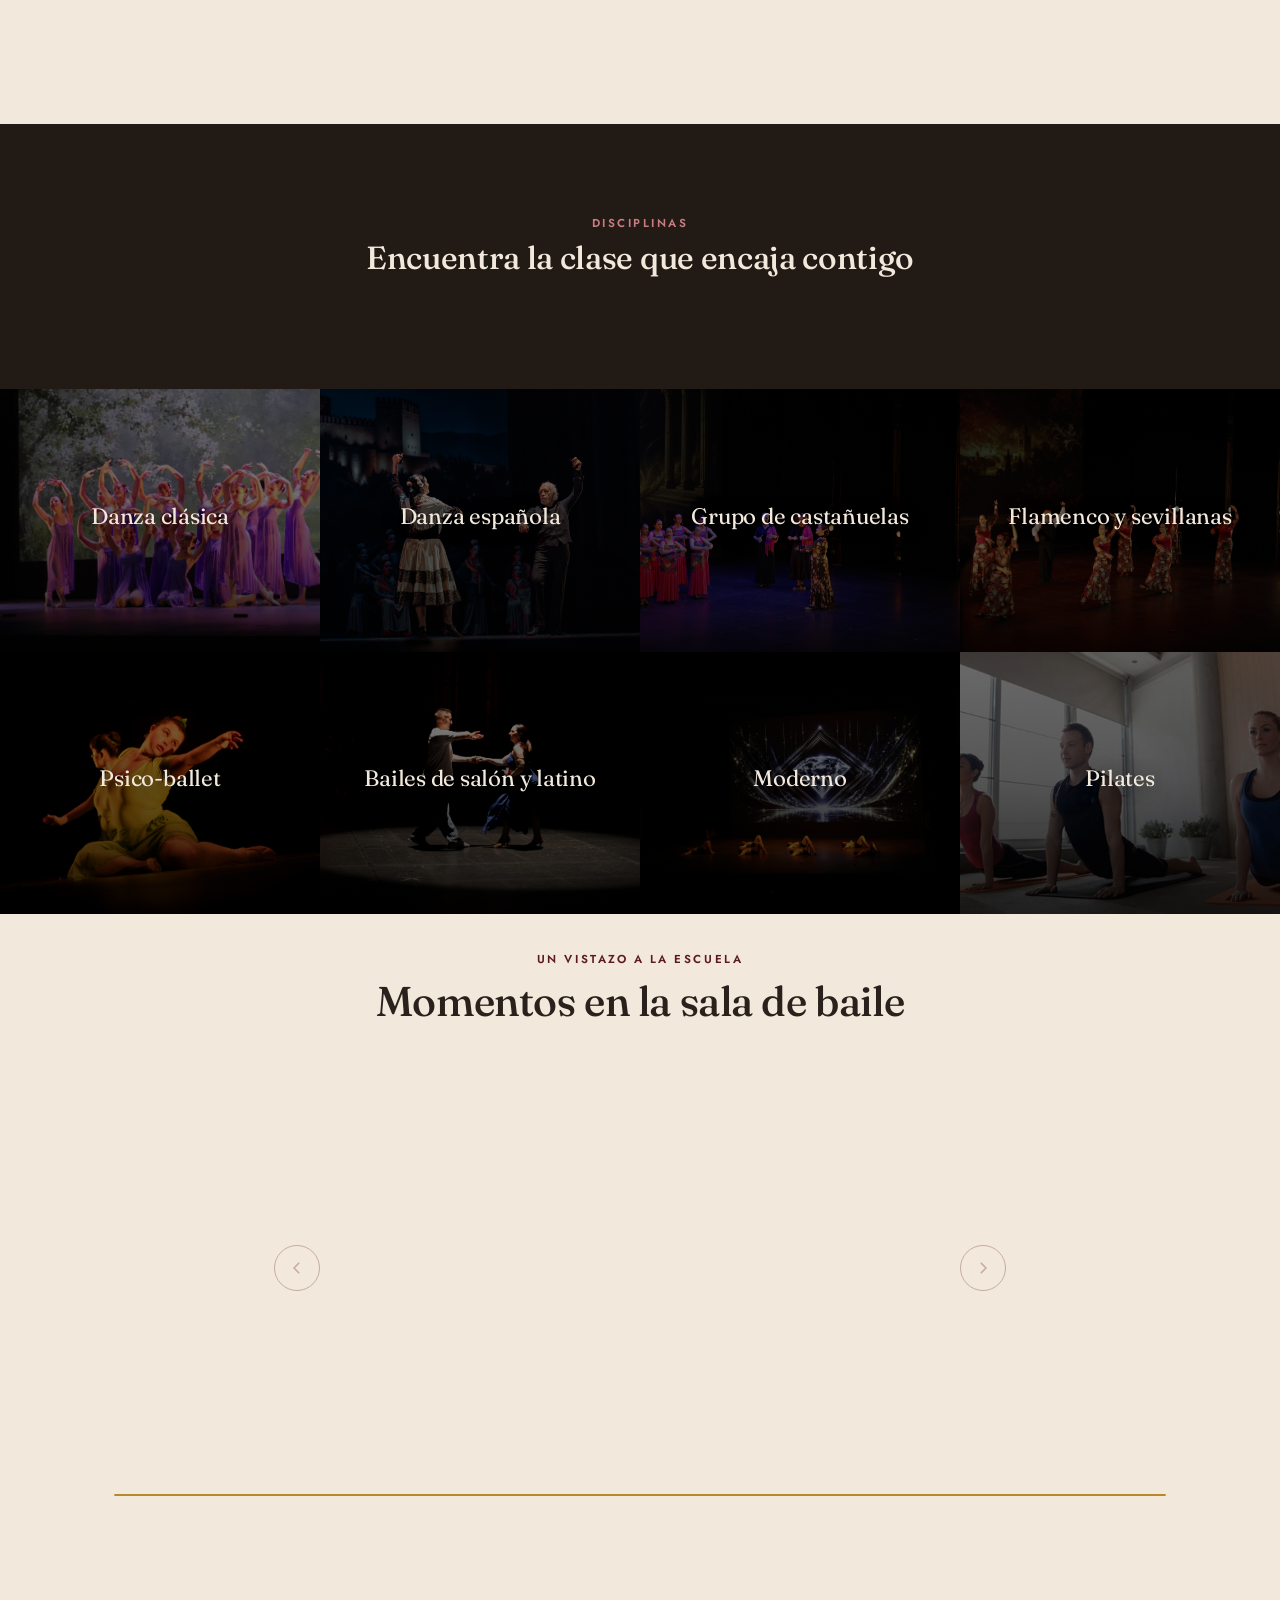
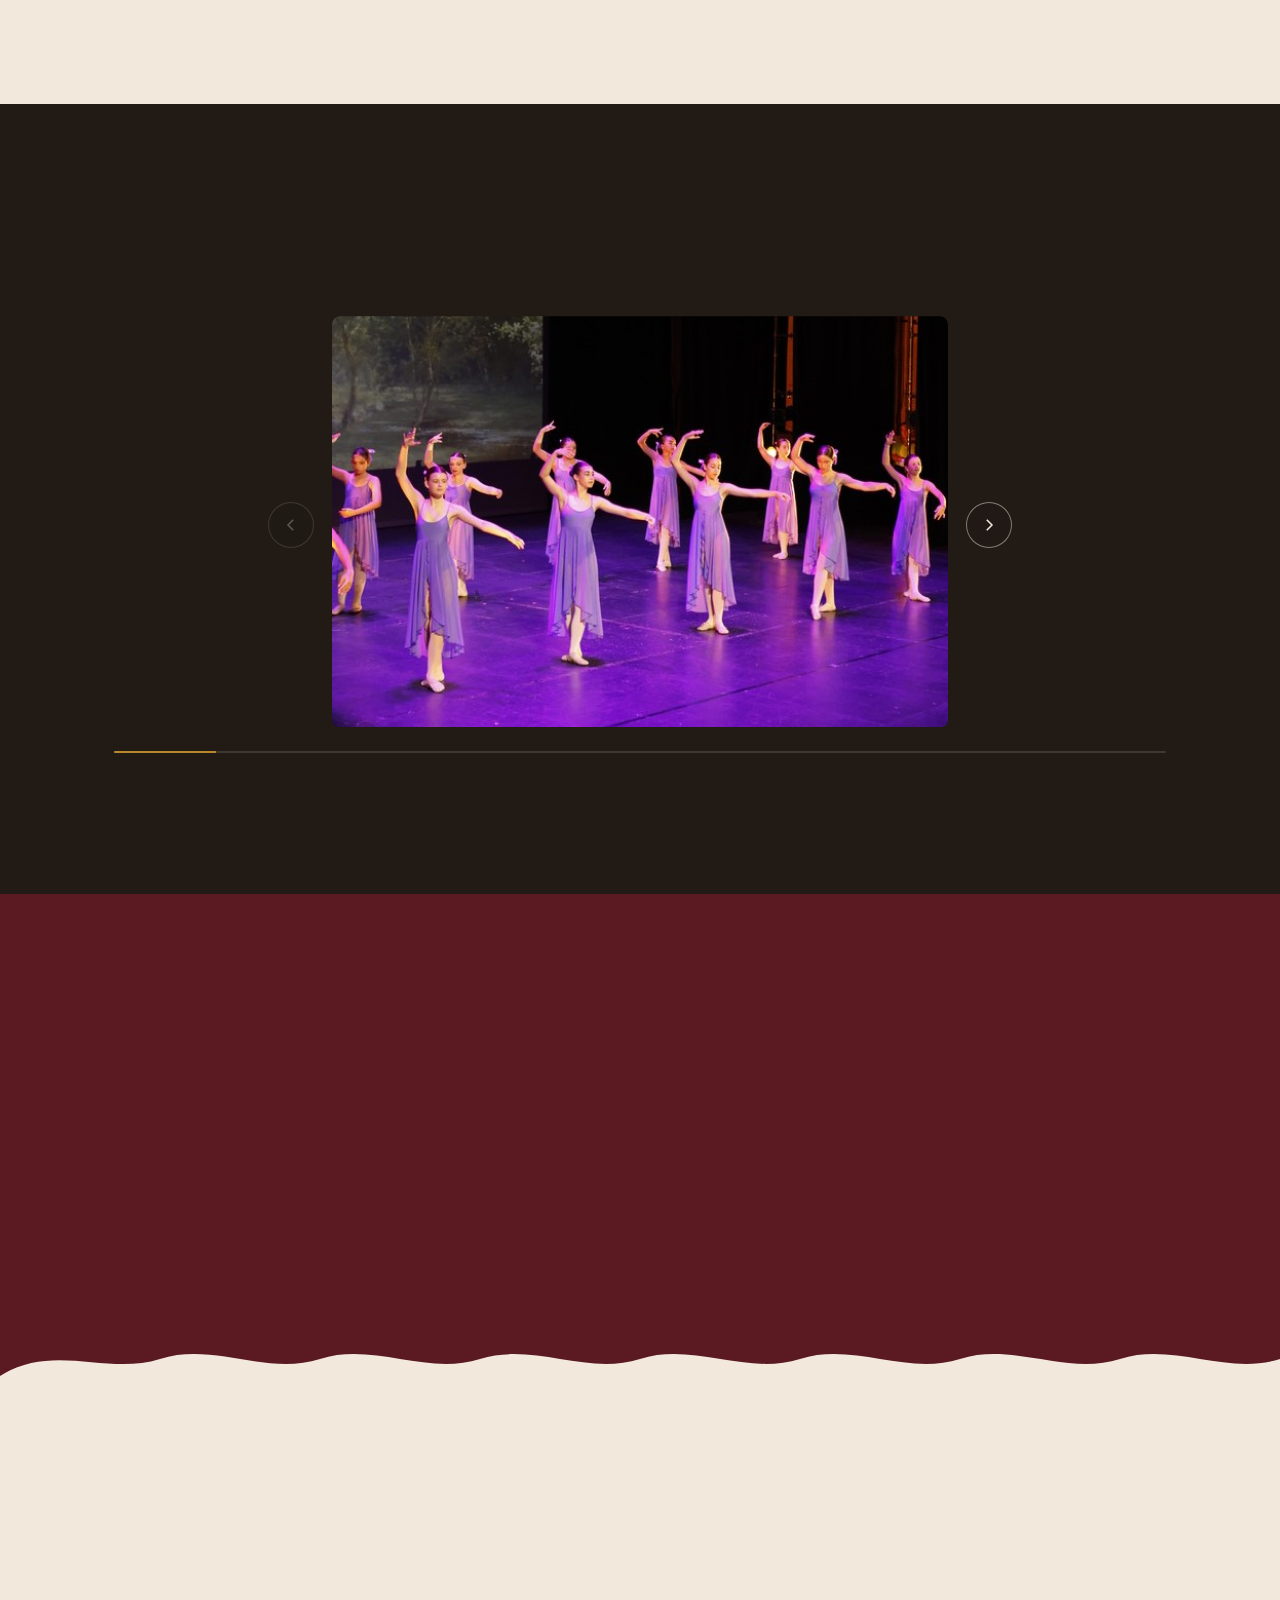
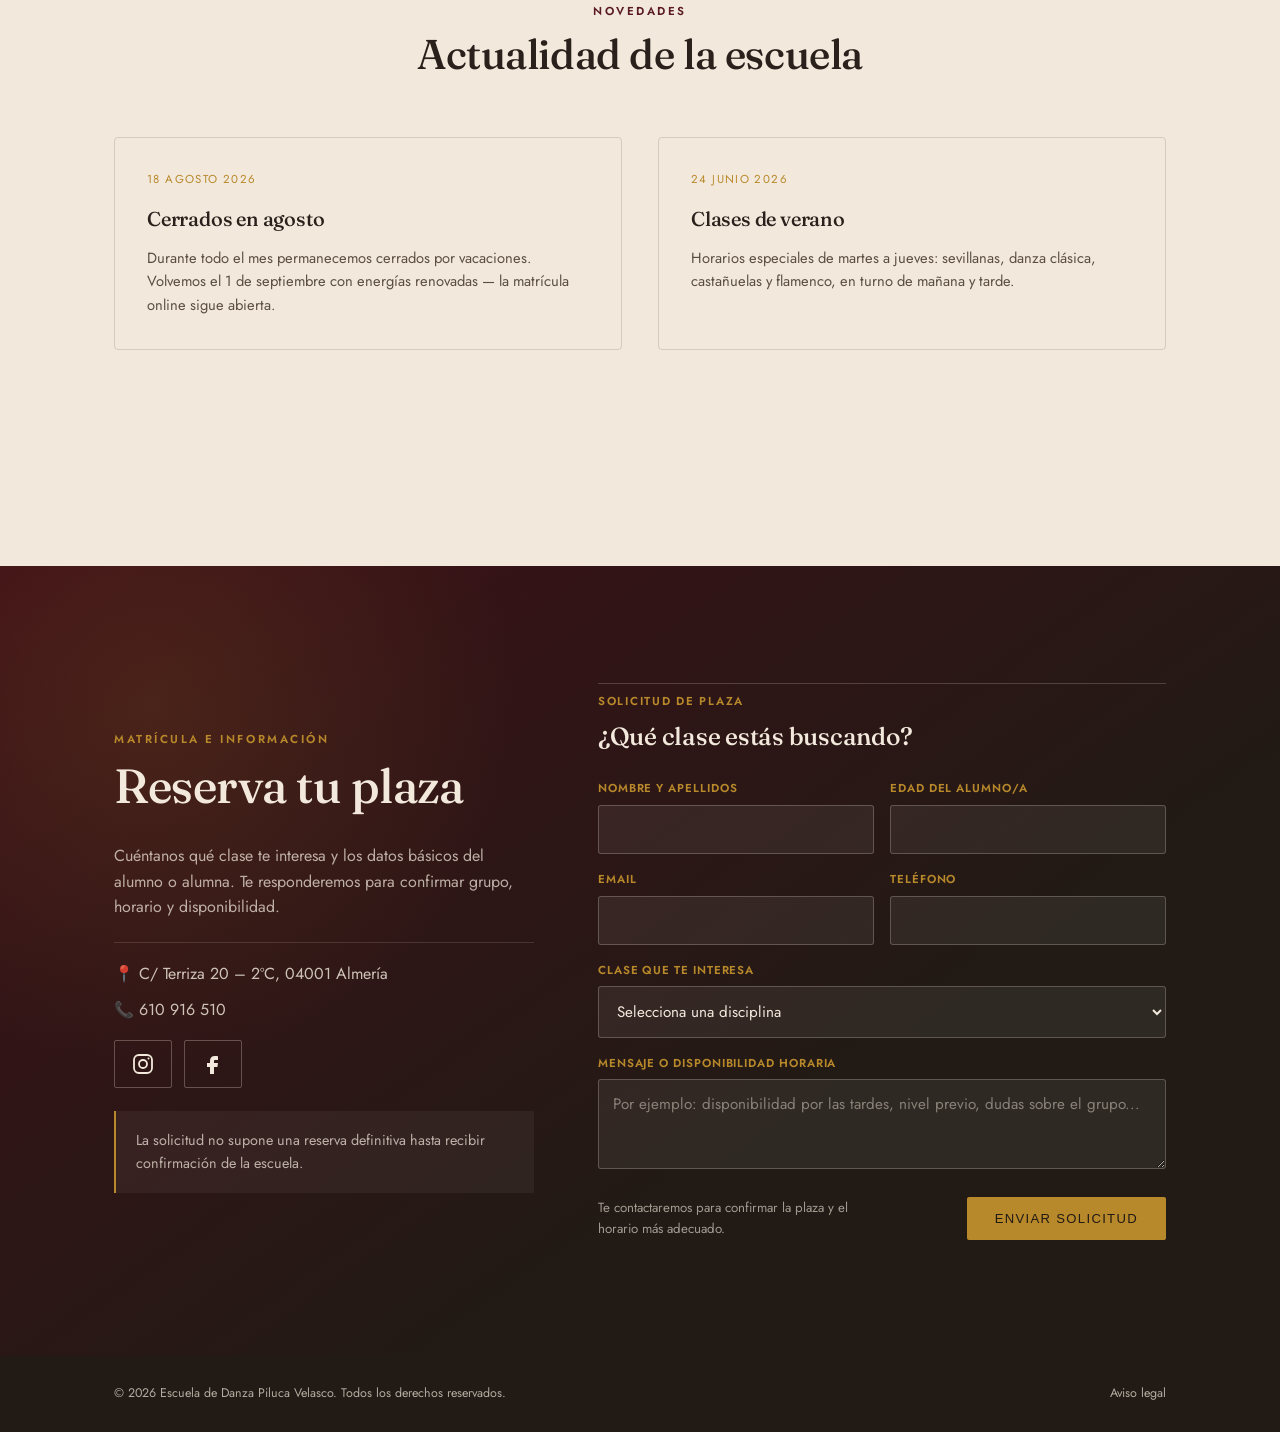
==== commit c45a7b4c: "Commit 3" ====
--- a/index.html
+++ b/index.html
@@ -301,35 +301,35 @@
         </button>
       </div>
       <div class="festival-track" id="festTrack">
-      <figure class="festival-slide reveal zoomable" data-image="img/Festivales/_X1A4464.jpg" tabindex="0" role="button" aria-label="Ampliar foto del festival de danza">
-        <img src="img/Festivales/_X1A4464.jpg" alt="Actuación de la escuela en el festival de danza">
-      </figure>
-      <figure class="festival-slide reveal zoomable" data-image="img/Festivales/_X1A4482.jpg" tabindex="0" role="button" aria-label="Ampliar foto del festival de danza">
-        <img src="img/Festivales/_X1A4482.jpg" alt="Alumnado de la escuela actuando en el festival de danza">
-      </figure>
-      <figure class="festival-slide reveal zoomable" data-image="img/Festivales/_X1A4511.jpg" tabindex="0" role="button" aria-label="Ampliar foto del festival de danza">
-        <img src="img/Festivales/_X1A4511.jpg" alt="Coreografía de la escuela sobre el escenario">
-      </figure>
-      <figure class="festival-slide reveal zoomable" data-image="img/Festivales/_X1A4724.jpg" tabindex="0" role="button" aria-label="Ampliar foto del festival de danza">
-        <img src="img/Festivales/_X1A4724.jpg" alt="Actuación de danza de la escuela en el festival">
-      </figure>
-      <figure class="festival-slide reveal zoomable" data-image="img/Festivales/_X1A4974.jpg" tabindex="0" role="button" aria-label="Ampliar foto del festival de danza">
-        <img src="img/Festivales/_X1A4974.jpg" alt="Momento de una actuación de la escuela">
-      </figure>
-      <figure class="festival-slide reveal zoomable" data-image="img/Festivales/_X1A5118.jpg" tabindex="0" role="button" aria-label="Ampliar foto del festival de danza">
-        <img src="img/Festivales/_X1A5118.jpg" alt="Alumnado bailando sobre el escenario del festival">
-      </figure>
-      <figure class="festival-slide reveal zoomable" data-image="img/Festivales/_X1A5144.jpg" tabindex="0" role="button" aria-label="Ampliar foto del festival de danza">
-        <img src="img/Festivales/_X1A5144.jpg" alt="Coreografía presentada en el festival de la escuela">
-      </figure>
-      <figure class="festival-slide reveal zoomable" data-image="img/Festivales/_X1A5224.jpg" tabindex="0" role="button" aria-label="Ampliar foto del festival de danza">
-        <img src="img/Festivales/_X1A5224.jpg" alt="Actuación del festival anual de danza">
-      </figure>
-      <figure class="festival-slide reveal zoomable" data-image="img/Festivales/_X1A5344.jpg" tabindex="0" role="button" aria-label="Ampliar foto del festival de danza">
-        <img src="img/Festivales/_X1A5344.jpg" alt="Baile del alumnado durante el festival">
-      </figure>
-      <figure class="festival-slide reveal zoomable" data-image="img/Festivales/_X1A5353.jpg" tabindex="0" role="button" aria-label="Ampliar foto del festival de danza">
-        <img src="img/Festivales/_X1A5353.jpg" alt="Final de una actuación del festival de danza">
+      <figure class="festival-slide reveal zoomable" data-image="img/Festivales/a.jpg" tabindex="0" role="button" aria-label="Ampliar foto del festival de danza">
+        <img src="img/Festivales/a.jpg" alt="Actuación de la escuela en el festival de danza">
+      </figure>
+      <figure class="festival-slide reveal zoomable" data-image="img/Festivales/b.jpg" tabindex="0" role="button" aria-label="Ampliar foto del festival de danza">
+        <img src="img/Festivales/b.jpg" alt="Alumnado de la escuela actuando en el festival de danza">
+      </figure>
+      <figure class="festival-slide reveal zoomable" data-image="img/Festivales/c.jpg" tabindex="0" role="button" aria-label="Ampliar foto del festival de danza">
+        <img src="img/Festivales/c.jpg" alt="Coreografía de la escuela sobre el escenario">
+      </figure>
+      <figure class="festival-slide reveal zoomable" data-image="img/Festivales/d.jpg" tabindex="0" role="button" aria-label="Ampliar foto del festival de danza">
+        <img src="img/Festivales/d.jpg" alt="Actuación de danza de la escuela en el festival">
+      </figure>
+      <figure class="festival-slide reveal zoomable" data-image="img/Festivales/e.jpg" tabindex="0" role="button" aria-label="Ampliar foto del festival de danza">
+        <img src="img/Festivales/e.jpg" alt="Momento de una actuación de la escuela">
+      </figure>
+      <figure class="festival-slide reveal zoomable" data-image="img/Festivales/f.jpg" tabindex="0" role="button" aria-label="Ampliar foto del festival de danza">
+        <img src="img/Festivales/f.jpg" alt="Alumnado bailando sobre el escenario del festival">
+      </figure>
+      <figure class="festival-slide reveal zoomable" data-image="img/Festivales/g.jpg" tabindex="0" role="button" aria-label="Ampliar foto del festival de danza">
+        <img src="img/Festivales/g.jpg" alt="Coreografía presentada en el festival de la escuela">
+      </figure>
+      <figure class="festival-slide reveal zoomable" data-image="img/Festivales/h.jpg" tabindex="0" role="button" aria-label="Ampliar foto del festival de danza">
+        <img src="img/Festivales/h.jpg" alt="Actuación del festival anual de danza">
+      </figure>
+      <figure class="festival-slide reveal zoomable" data-image="img/Festivales/i.jpg" tabindex="0" role="button" aria-label="Ampliar foto del festival de danza">
+        <img src="img/Festivales/i.jpg" alt="Baile del alumnado durante el festival">
+      </figure>
+      <figure class="festival-slide reveal zoomable" data-image="img/Festivales/j.jpg" tabindex="0" role="button" aria-label="Ampliar foto del festival de danza">
+        <img src="img/Festivales/j.jpg" alt="Final de una actuación del festival de danza">
       </figure>
       </div>
     </div>
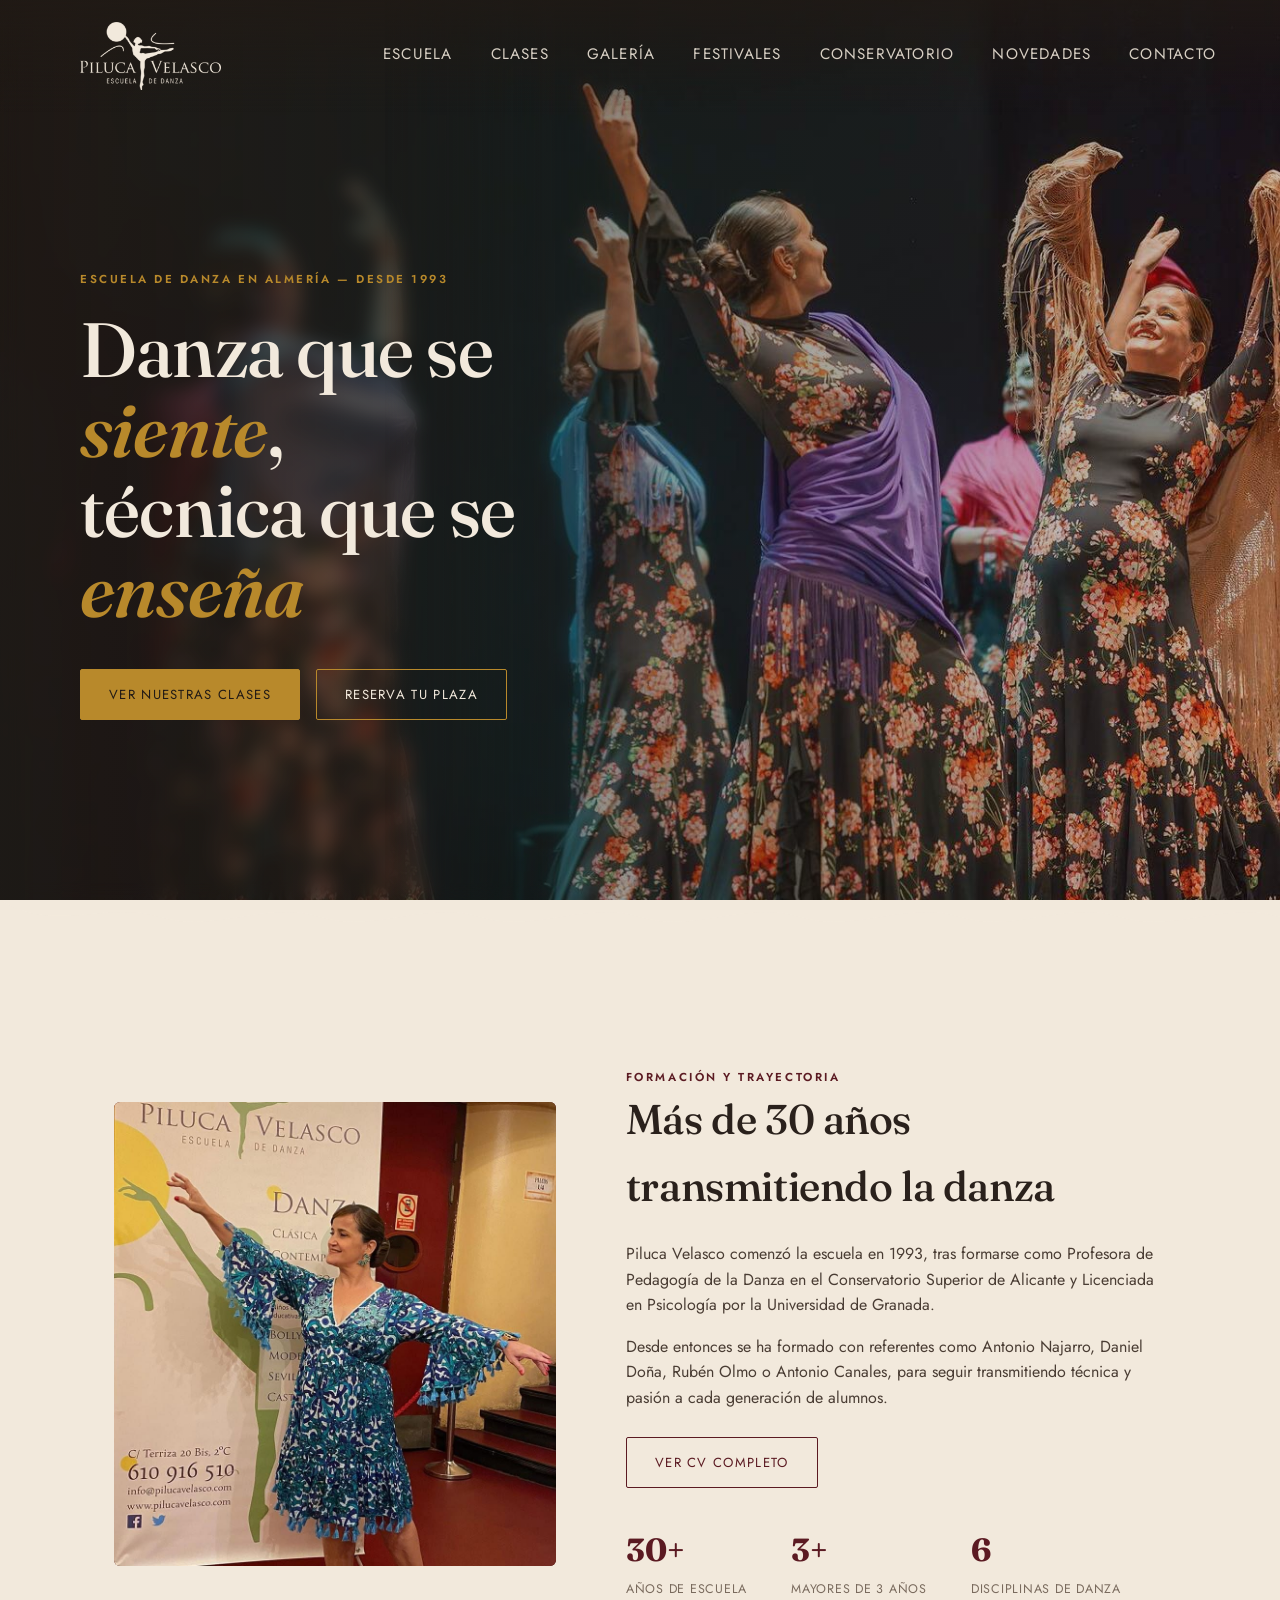
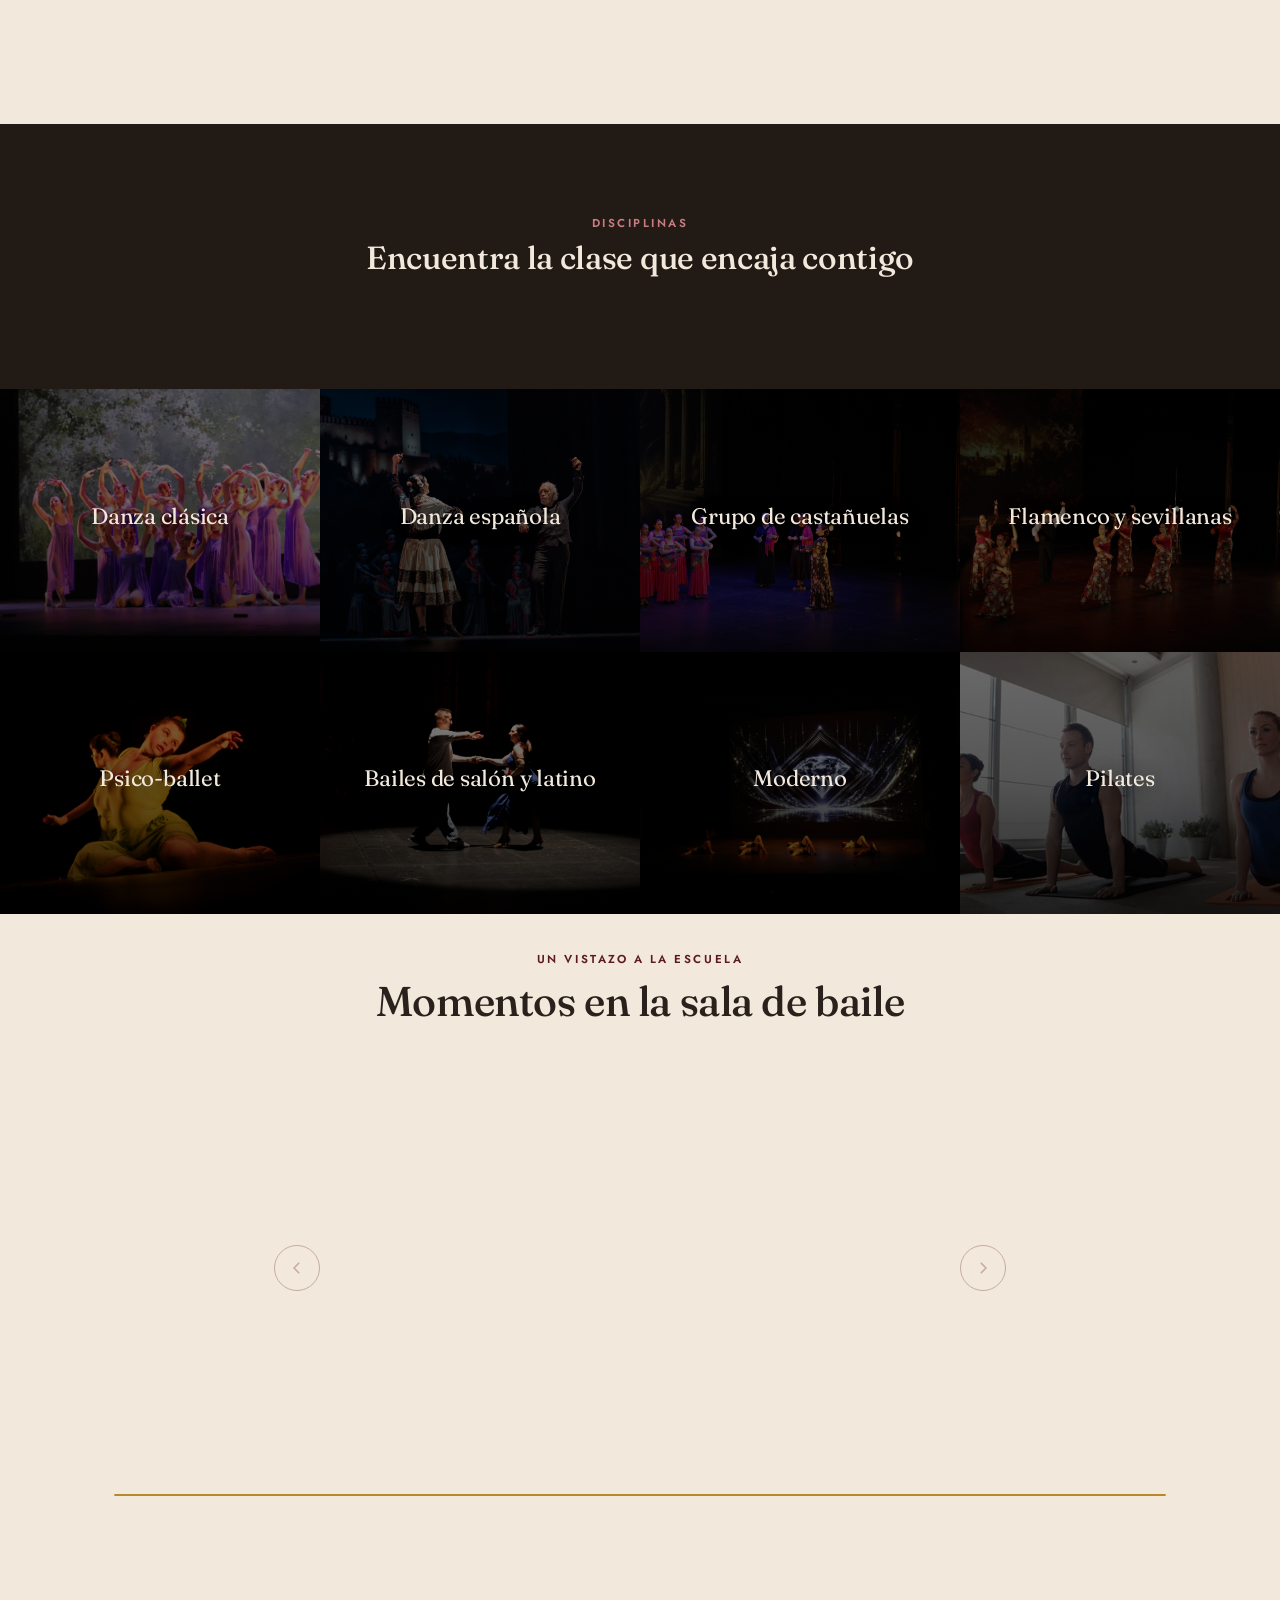
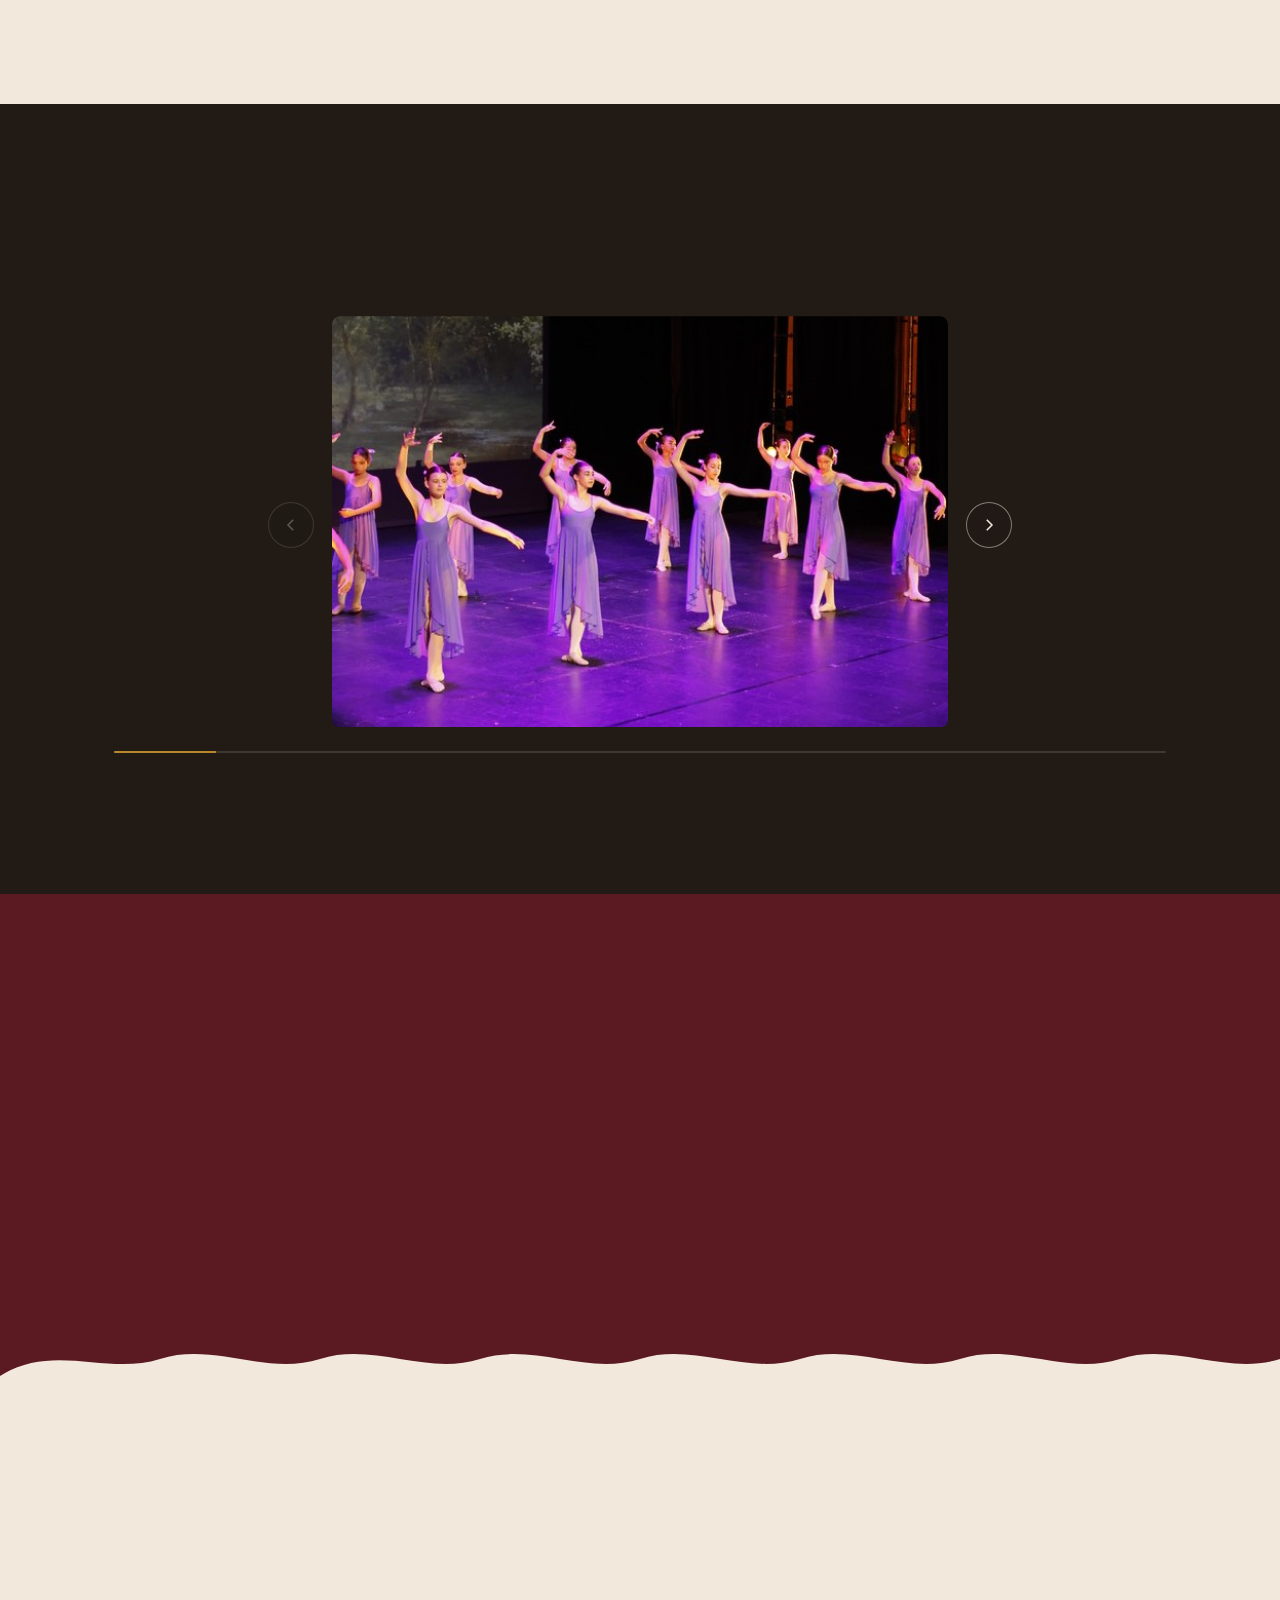
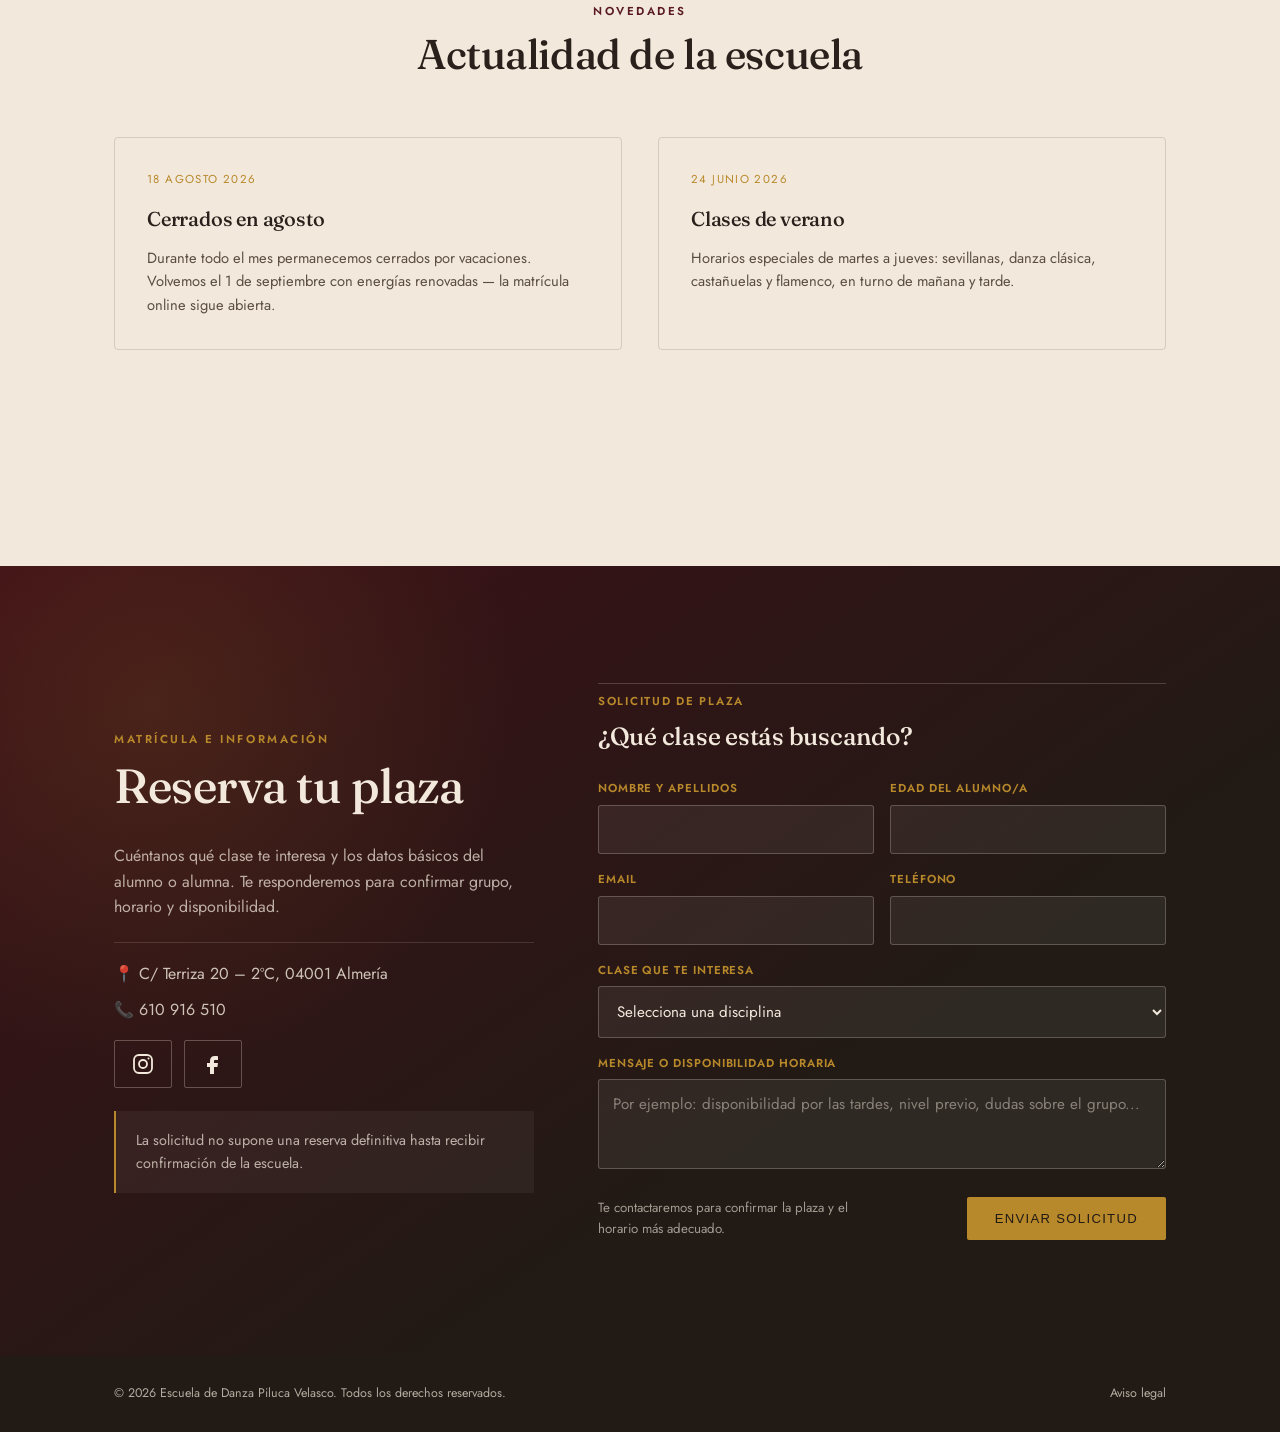
==== commit 4e31c485: "Commit 4" ====
--- a/index.html
+++ b/index.html
@@ -124,13 +124,7 @@
   <div class="wrap escuela-grid">
     <div class="escuela-media reveal">
       <div class="medallion">
-        <svg viewBox="0 0 300 320" xmlns="http://www.w3.org/2000/svg">
-          <circle cx="150" cy="110" r="34" fill="none" stroke="#B8892B" stroke-width="2" opacity="0.8"/>
-          <path d="M150 144 C140 175 132 195 108 212 C80 232 60 260 65 290" fill="none" stroke="#B8892B" stroke-width="2" opacity="0.8"/>
-          <path d="M150 144 C160 175 168 195 192 212 C220 232 240 260 235 290" fill="none" stroke="#B8892B" stroke-width="2" opacity="0.8"/>
-          <path d="M150 150 C150 190 150 230 150 290" fill="none" stroke="#B8892B" stroke-width="2" opacity="0.8"/>
-          <path d="M105 200 C150 220 150 220 195 200 C210 260 190 300 150 300 C110 300 90 260 105 200 Z" fill="#B8892B" opacity="0.1"/>
-        </svg>
+        <img src="img/piluca.jpg" alt="Piluca Velasco, directora de la escuela de danza" loading="lazy">
       </div>
     </div>
     <div class="escuela-heading reveal">
--- a/css/styles.css
+++ b/css/styles.css
@@ -301,7 +301,10 @@
     background:linear-gradient(150deg, var(--wine) 0%, var(--wine-deep) 100%);
     position:relative; overflow:hidden;
   }
-  .medallion svg{ position:absolute; inset:0; width:100%; height:100%; }
+  .medallion img{
+    position:absolute; inset:0; width:100%; height:100%;
+    object-fit:cover; object-position:center 42%;
+  }
   .escuela h2{ font-size:clamp(1.9rem,3.4vw,2.6rem); margin-bottom:22px; }
   .escuela p{ max-width:56ch; color:#4a3d34; margin-bottom:16px; }
   .stat-row{ display:flex; gap:44px; margin-top:36px; }
